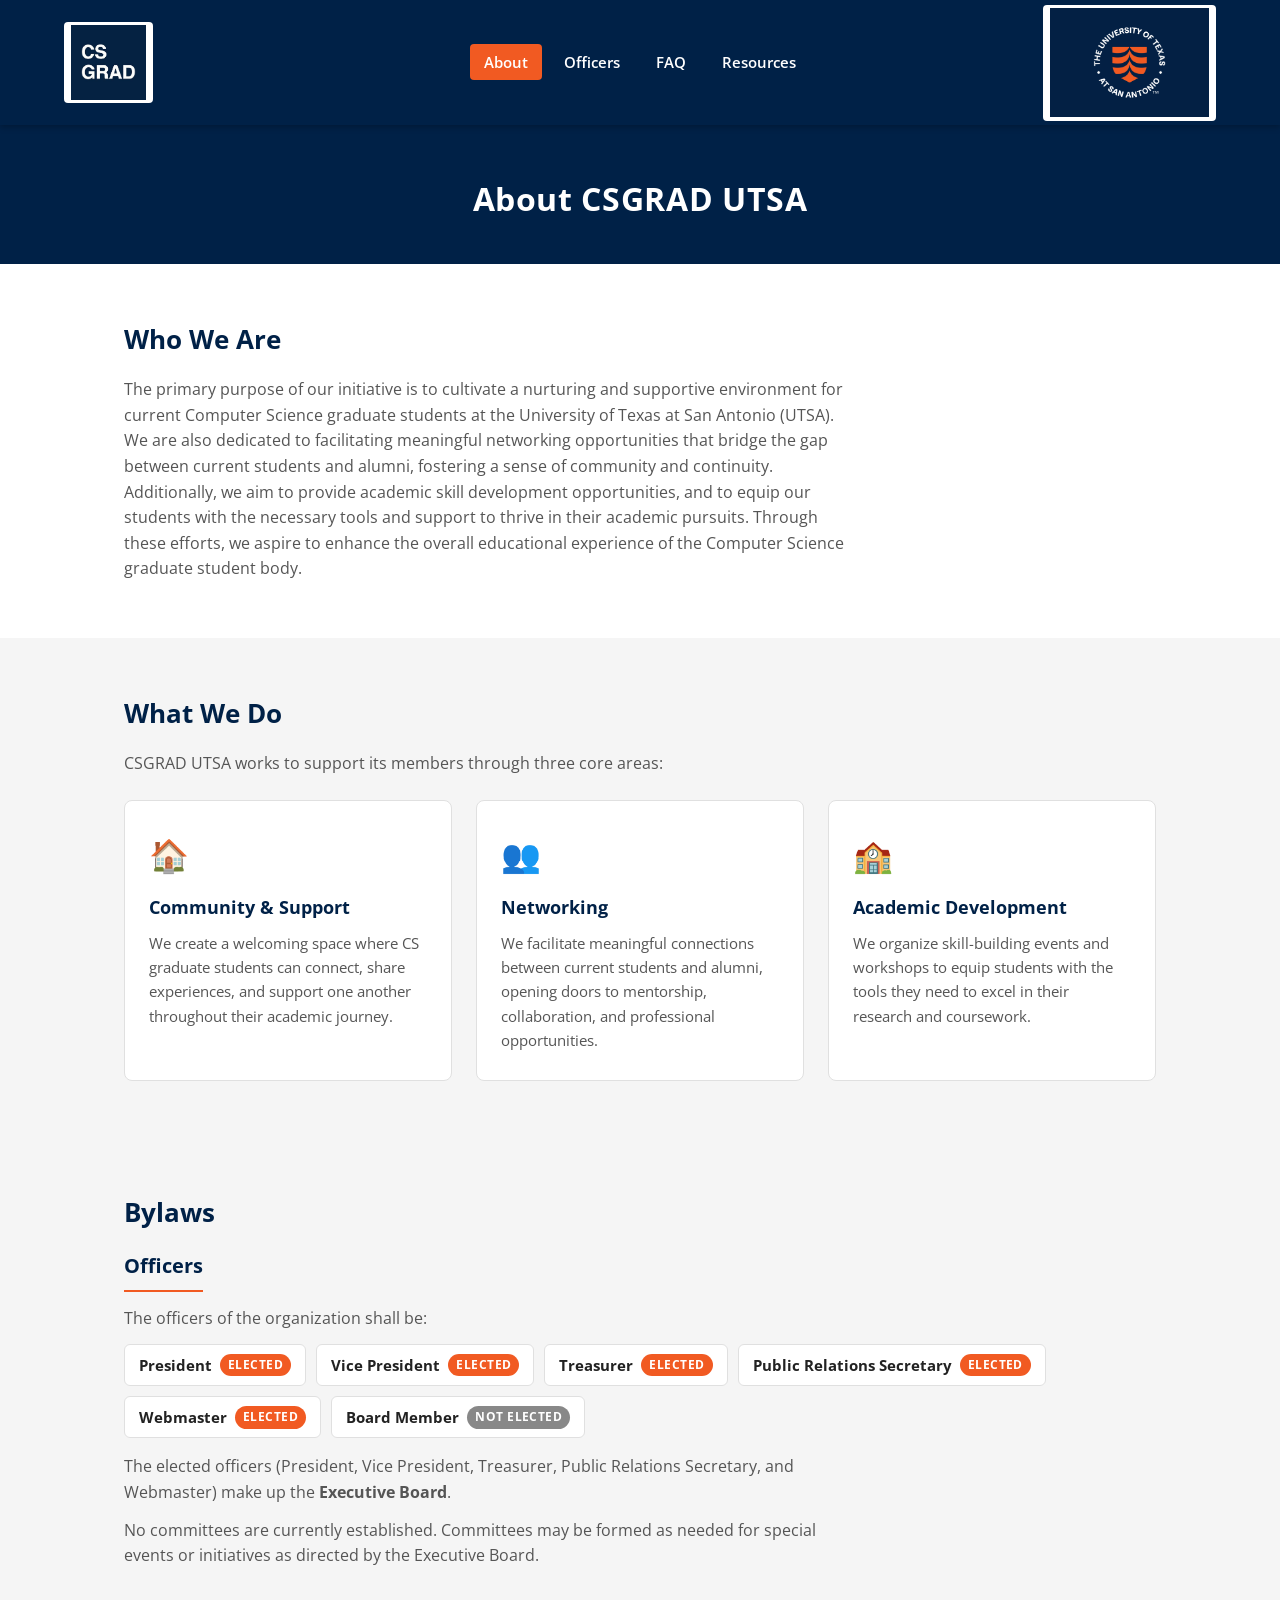
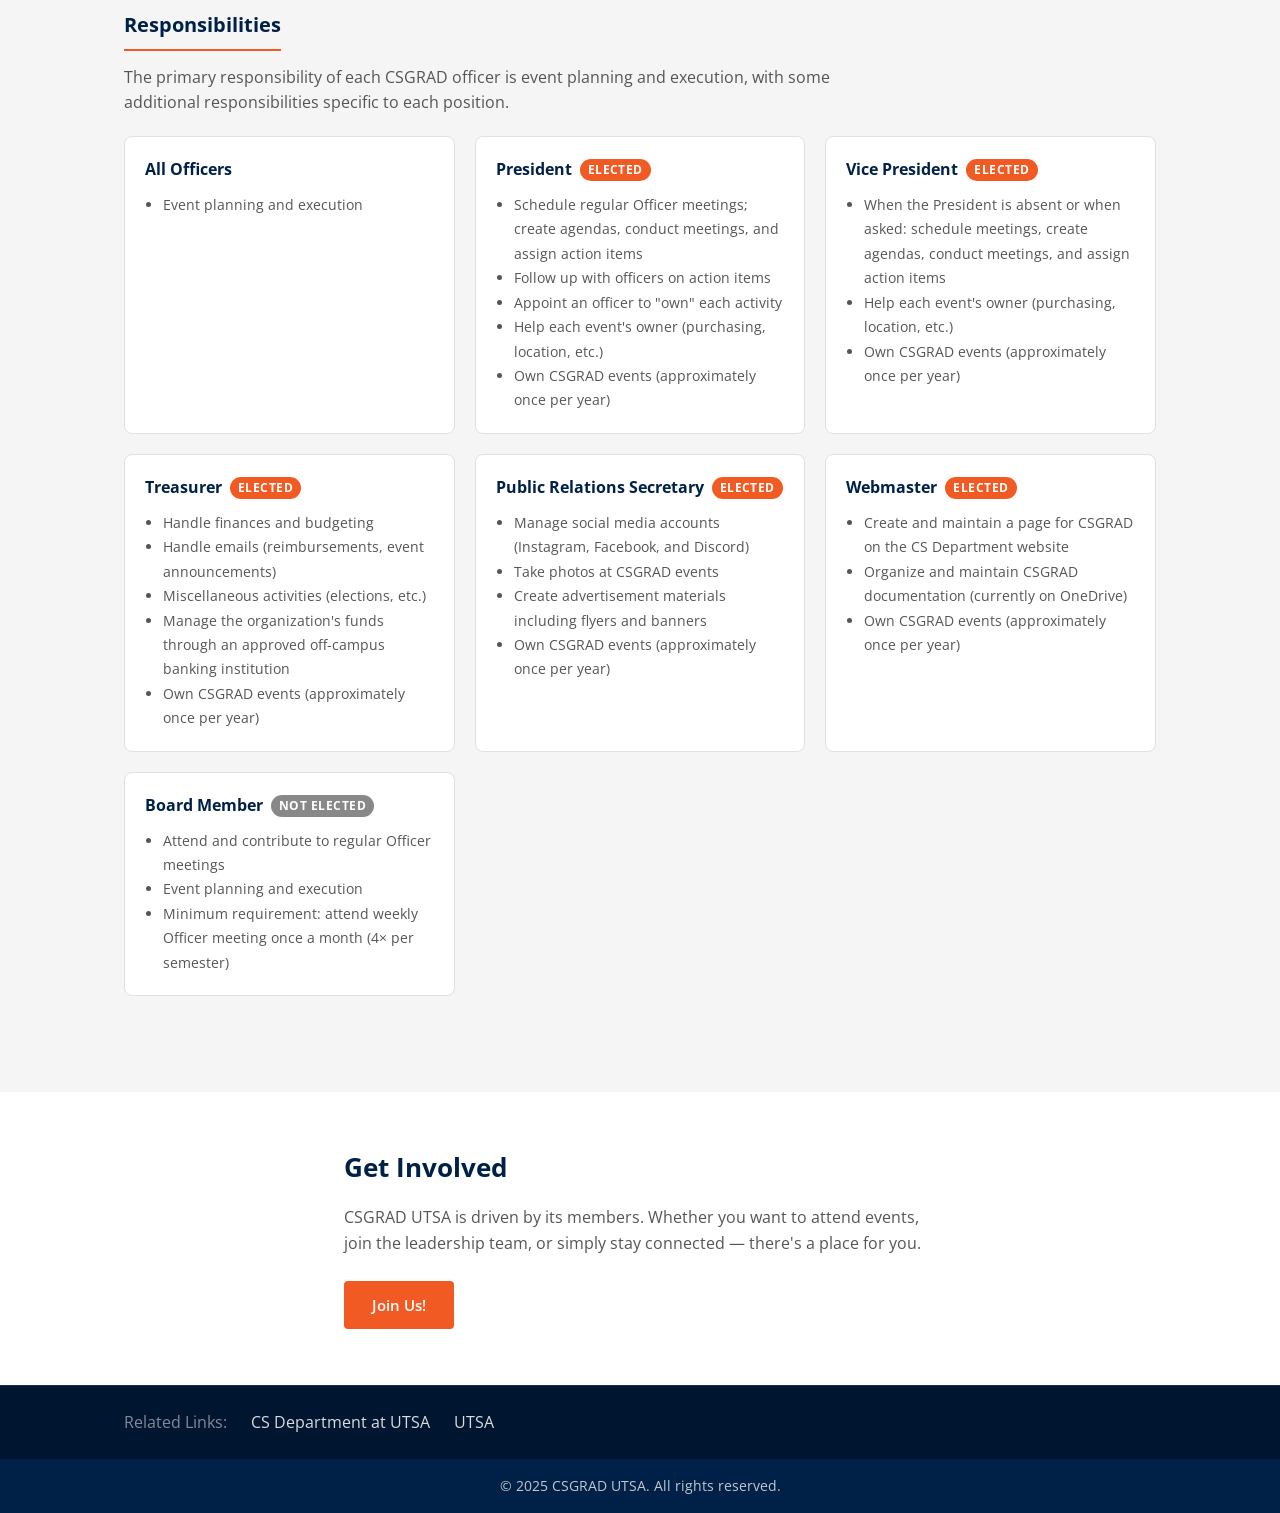
==== about.html @ 5a11414a "Phase 4: About page with Who We Are, What We Do, Bylaws sections" ====
<!DOCTYPE html>
<html lang="en">
<head>
  <meta charset="UTF-8" />
  <meta name="viewport" content="width=device-width, initial-scale=1.0" />
  <title>About – CSGRAD UTSA</title>
  <link rel="stylesheet" href="css/style.css" />
</head>
<body>
  <div id="nav-placeholder"></div>

  <main>
    <!-- Page header -->
    <div class="page-header">
      <h1>About CSGRAD UTSA</h1>
    </div>

    <!-- Who we are -->
    <section class="section">
      <div class="container">
        <h2>Who We Are</h2>
        <p>The primary purpose of our initiative is to cultivate a nurturing and supportive environment for current Computer Science graduate students at the University of Texas at San Antonio (UTSA). We are also dedicated to facilitating meaningful networking opportunities that bridge the gap between current students and alumni, fostering a sense of community and continuity. Additionally, we aim to provide academic skill development opportunities, and to equip our students with the necessary tools and support to thrive in their academic pursuits. Through these efforts, we aspire to enhance the overall educational experience of the Computer Science graduate student body.</p>
      </div>
    </section>

    <!-- What we do -->
    <section class="section section-alt">
      <div class="container">
        <h2>What We Do</h2>
        <p>CSGRAD UTSA works to support its members through three core areas:</p>
        <div class="what-we-do-cards">
          <div class="wwd-card">
            <div class="wwd-icon">&#127968;</div>
            <h3>Community &amp; Support</h3>
            <p>We create a welcoming space where CS graduate students can connect, share experiences, and support one another throughout their academic journey.</p>
          </div>
          <div class="wwd-card">
            <div class="wwd-icon">&#128101;</div>
            <h3>Networking</h3>
            <p>We facilitate meaningful connections between current students and alumni, opening doors to mentorship, collaboration, and professional opportunities.</p>
          </div>
          <div class="wwd-card">
            <div class="wwd-icon">&#127979;</div>
            <h3>Academic Development</h3>
            <p>We organize skill-building events and workshops to equip students with the tools they need to excel in their research and coursework.</p>
          </div>
        </div>
      </div>
    </section>

    <!-- Bylaws -->
    <section class="section section-alt">
      <div class="container">
        <h2>Bylaws</h2>

        <div class="bylaws-block">
          <h3>Officers</h3>
          <p>The officers of the organization shall be:</p>
          <ul class="bylaws-list">
            <li><strong>President</strong> <span class="badge">Elected</span></li>
            <li><strong>Vice President</strong> <span class="badge">Elected</span></li>
            <li><strong>Treasurer</strong> <span class="badge">Elected</span></li>
            <li><strong>Public Relations Secretary</strong> <span class="badge">Elected</span></li>
            <li><strong>Webmaster</strong> <span class="badge">Elected</span></li>
            <li><strong>Board Member</strong> <span class="badge badge-gray">Not Elected</span></li>
          </ul>
          <p>The elected officers (President, Vice President, Treasurer, Public Relations Secretary, and Webmaster) make up the <strong>Executive Board</strong>.</p>
          <p style="margin-top:12px;">No committees are currently established. Committees may be formed as needed for special events or initiatives as directed by the Executive Board.</p>
        </div>

        <div class="bylaws-block">
          <h3>Responsibilities</h3>
          <p>The primary responsibility of each CSGRAD officer is event planning and execution, with some additional responsibilities specific to each position.</p>

          <div class="bylaws-roles">

            <div class="bylaws-role">
              <h4>All Officers</h4>
              <ul>
                <li>Event planning and execution</li>
              </ul>
            </div>

            <div class="bylaws-role">
              <h4>President <span class="badge">Elected</span></h4>
              <ul>
                <li>Schedule regular Officer meetings; create agendas, conduct meetings, and assign action items</li>
                <li>Follow up with officers on action items</li>
                <li>Appoint an officer to "own" each activity</li>
                <li>Help each event's owner (purchasing, location, etc.)</li>
                <li>Own CSGRAD events (approximately once per year)</li>
              </ul>
            </div>

            <div class="bylaws-role">
              <h4>Vice President <span class="badge">Elected</span></h4>
              <ul>
                <li>When the President is absent or when asked: schedule meetings, create agendas, conduct meetings, and assign action items</li>
                <li>Help each event's owner (purchasing, location, etc.)</li>
                <li>Own CSGRAD events (approximately once per year)</li>
              </ul>
            </div>

            <div class="bylaws-role">
              <h4>Treasurer <span class="badge">Elected</span></h4>
              <ul>
                <li>Handle finances and budgeting</li>
                <li>Handle emails (reimbursements, event announcements)</li>
                <li>Miscellaneous activities (elections, etc.)</li>
                <li>Manage the organization's funds through an approved off-campus banking institution</li>
                <li>Own CSGRAD events (approximately once per year)</li>
              </ul>
            </div>

            <div class="bylaws-role">
              <h4>Public Relations Secretary <span class="badge">Elected</span></h4>
              <ul>
                <li>Manage social media accounts (Instagram, Facebook, and Discord)</li>
                <li>Take photos at CSGRAD events</li>
                <li>Create advertisement materials including flyers and banners</li>
                <li>Own CSGRAD events (approximately once per year)</li>
              </ul>
            </div>

            <div class="bylaws-role">
              <h4>Webmaster <span class="badge">Elected</span></h4>
              <ul>
                <li>Create and maintain a page for CSGRAD on the CS Department website</li>
                <li>Organize and maintain CSGRAD documentation (currently on OneDrive)</li>
                <li>Own CSGRAD events (approximately once per year)</li>
              </ul>
            </div>

            <div class="bylaws-role">
              <h4>Board Member <span class="badge badge-gray">Not Elected</span></h4>
              <ul>
                <li>Attend and contribute to regular Officer meetings</li>
                <li>Event planning and execution</li>
                <li>Minimum requirement: attend weekly Officer meeting once a month (4× per semester)</li>
              </ul>
            </div>

          </div>
        </div>
      </div>
    </section>

    <!-- Join CTA -->
    <section class="section">
      <div class="container about-cta">
        <h2>Get Involved</h2>
        <p>CSGRAD UTSA is driven by its members. Whether you want to attend events, join the leadership team, or simply stay connected — there's a place for you.</p>
        <a href="#" class="btn btn-primary">Join Us!</a>
      </div>
    </section>
  </main>

  <div id="footer-placeholder"></div>
  <script src="js/main.js"></script>
</body>
</html>
---- css/style.css ----
@import url('https://fonts.googleapis.com/css2?family=Open+Sans:wght@400;600;700&display=swap');

/* ── Variables ── */
:root {
  --orange: #F15A22;
  --navy:   #002147;
  --white:  #FFFFFF;
  --gray-light: #F5F5F5;
  --gray-mid:   #E0E0E0;
  --gray-text:  #555555;
  --nav-height: 125px;
}

/* ── Reset ── */
*, *::before, *::after { box-sizing: border-box; margin: 0; padding: 0; }
html { scroll-behavior: smooth; }
body {
  font-family: 'Open Sans', sans-serif;
  font-size: 16px;
  line-height: 1.6;
  color: #222;
  background: var(--white);
  padding-top: var(--nav-height);
}
img { max-width: 100%; display: block; }
a { color: var(--orange); text-decoration: none; }
a:hover { text-decoration: underline; }

/* ── Layout container ── */
.container {
  width: 100%;
  max-width: 1080px;
  margin: 0 auto;
  padding: 0 24px;
}

/* ── Navbar ── */
.navbar {
  position: fixed;
  top: 0; left: 0; right: 0;
  height: var(--nav-height);
  background: var(--navy);
  z-index: 100;
  box-shadow: 0 2px 6px rgba(0,0,0,0.25);
}
.nav-container {
  display: grid;
  grid-template-columns: 1fr auto 1fr;
  align-items: center;
  height: 100%;
  max-width: 1200px;
  margin: 0 auto;
  padding: 0 24px;
}
.nav-logo-left,
.nav-logo-right {
  background: var(--white);
  padding: 3px 7px;
  border-radius: 4px;
  display: inline-flex;
  align-items: center;
}
.nav-logo-left  { justify-self: start; }
.nav-logo-right { justify-self: end; }
.nav-logo-left img {
  height: 75px;
  width: auto;
  object-fit: contain;
}
.nav-logo-right img {
  height: 110px;
  width: auto;
  object-fit: contain;
}
.nav-links {
  list-style: none;
  display: flex;
  gap: 8px;
}
.nav-links a {
  color: var(--white);
  font-weight: 600;
  font-size: 0.95rem;
  padding: 8px 14px;
  border-radius: 4px;
  transition: background 0.2s;
}
.nav-links a:hover,
.nav-links a.active {
  background: var(--orange);
  text-decoration: none;
}
.nav-toggle {
  display: none;
  background: none;
  border: none;
  color: var(--white);
  font-size: 1.6rem;
  cursor: pointer;
}

/* ── Page header (used on inner pages) ── */
.page-header {
  background: var(--navy);
  color: var(--white);
  padding: 48px 0 40px;
  text-align: center;
}
.page-header h1 {
  font-size: 2rem;
  font-weight: 700;
  letter-spacing: 0.02em;
}
.page-header p {
  margin-top: 8px;
  font-size: 1rem;
  opacity: 0.85;
}

/* ── Section ── */
.section {
  padding: 56px 0;
}
.section-alt {
  background: var(--gray-light);
}
.section h2 {
  font-size: 1.6rem;
  font-weight: 700;
  color: var(--navy);
  margin-bottom: 16px;
}
.section p {
  color: var(--gray-text);
  max-width: 720px;
}

/* ── Hero ── */
.hero {
  background: var(--navy);
  color: var(--white);
  padding: 72px 0 64px;
}
.hero h1 {
  font-size: 2.4rem;
  font-weight: 700;
  margin-bottom: 24px;
  line-height: 1.2;
}
.hero p {
  font-size: 1.05rem;
  line-height: 1.8;
  max-width: 820px;
  opacity: 0.9;
  margin-bottom: 36px;
}
.hero-buttons {
  display: flex;
  gap: 16px;
  flex-wrap: wrap;
}
.btn {
  display: inline-block;
  padding: 12px 28px;
  border-radius: 4px;
  font-weight: 600;
  font-size: 0.95rem;
  transition: opacity 0.2s;
  text-decoration: none;
}
.btn:hover { opacity: 0.85; text-decoration: none; }
.btn-primary {
  background: var(--orange);
  color: var(--white);
}
.btn-outline {
  border: 2px solid var(--white);
  color: var(--white);
}
.btn-orange {
  background: var(--white);
  color: var(--orange);
  font-weight: 700;
}

/* ── What We Do cards ── */
.what-we-do-cards {
  display: grid;
  grid-template-columns: repeat(auto-fit, minmax(260px, 1fr));
  gap: 24px;
  margin-top: 24px;
}
.wwd-card {
  background: var(--white);
  border: 1px solid var(--gray-mid);
  border-radius: 8px;
  padding: 28px 24px;
}
.wwd-icon {
  font-size: 2rem;
  margin-bottom: 12px;
}
.wwd-card h3 {
  font-size: 1.1rem;
  font-weight: 700;
  color: var(--navy);
  margin-bottom: 10px;
}
.wwd-card p {
  font-size: 0.95rem;
  color: var(--gray-text);
  max-width: none;
}
.about-cta { max-width: 640px; }
.about-cta p { margin-bottom: 24px; }

/* ── Bylaws ── */
.bylaws-block {
  margin-bottom: 40px;
}
.bylaws-block h3 {
  font-size: 1.25rem;
  font-weight: 700;
  color: var(--navy);
  margin-bottom: 14px;
  padding-bottom: 8px;
  border-bottom: 2px solid var(--orange);
  display: inline-block;
}
.bylaws-list {
  list-style: none;
  margin: 12px 0 16px;
  display: flex;
  flex-wrap: wrap;
  gap: 10px;
}
.bylaws-list li {
  display: flex;
  align-items: center;
  gap: 8px;
  background: var(--white);
  border: 1px solid var(--gray-mid);
  border-radius: 6px;
  padding: 8px 14px;
  font-size: 0.95rem;
}
.badge {
  background: var(--orange);
  color: var(--white);
  font-size: 0.72rem;
  font-weight: 700;
  padding: 2px 8px;
  border-radius: 20px;
  text-transform: uppercase;
  letter-spacing: 0.04em;
}
.badge-gray {
  background: #888;
}
.bylaws-roles {
  display: grid;
  grid-template-columns: repeat(auto-fit, minmax(300px, 1fr));
  gap: 20px;
  margin-top: 20px;
}
.bylaws-role {
  background: var(--white);
  border: 1px solid var(--gray-mid);
  border-radius: 8px;
  padding: 20px 20px 20px 20px;
}
.bylaws-role h4 {
  font-size: 1rem;
  font-weight: 700;
  color: var(--navy);
  margin-bottom: 10px;
  display: flex;
  align-items: center;
  gap: 8px;
  flex-wrap: wrap;
}
.bylaws-role ul {
  padding-left: 18px;
  color: var(--gray-text);
  font-size: 0.9rem;
  line-height: 1.7;
}

/* ── Contact cards ── */
.contact-cards {
  display: flex;
  gap: 24px;
  flex-wrap: wrap;
  margin-top: 8px;
}
.contact-card {
  display: flex;
  align-items: center;
  gap: 16px;
  background: var(--white);
  border: 1px solid var(--gray-mid);
  border-radius: 8px;
  padding: 20px 28px;
  text-decoration: none;
  color: var(--navy);
  transition: box-shadow 0.2s;
  min-width: 260px;
}
.contact-card:hover { box-shadow: 0 4px 12px rgba(0,0,0,0.1); text-decoration: none; }
.contact-card strong { display: block; font-size: 1rem; color: var(--navy); }
.contact-card span { font-size: 0.9rem; color: var(--gray-text); }
.contact-icon {
  font-size: 28px;
  color: var(--orange);
  line-height: 1;
}
.discord-icon { color: #5865F2; }

/* ── Footer ── */
.footer-links {
  background: #001530;
  padding: 24px 0;
  border-top: 1px solid rgba(255,255,255,0.1);
}
.footer-links .container {
  display: flex;
  align-items: center;
  gap: 24px;
  flex-wrap: wrap;
}
.footer-links span {
  color: rgba(255,255,255,0.5);
  font-size: 1rem;
}
.footer-links a {
  color: rgba(255,255,255,0.85);
  font-size: 1rem;
  text-decoration: none;
  transition: color 0.2s;
}
.footer-links a:hover { color: var(--orange); text-decoration: none; }
.footer {
  background: var(--navy);
  color: var(--white);
  padding: 16px 24px;
  text-align: center;
}
.footer-container p {
  font-size: 0.85rem;
  opacity: 0.75;
}

/* ── Responsive ── */
@media (max-width: 720px) {
  .nav-toggle { display: block; }
  .nav-links {
    display: none;
    flex-direction: column;
    position: absolute;
    top: var(--nav-height);
    left: 0; right: 0;
    background: var(--navy);
    padding: 12px 0 20px;
    gap: 0;
  }
  .nav-links.open { display: flex; }
  .nav-links a { border-radius: 0; padding: 12px 24px; }
  .footer-container { flex-direction: column; align-items: flex-start; }
}
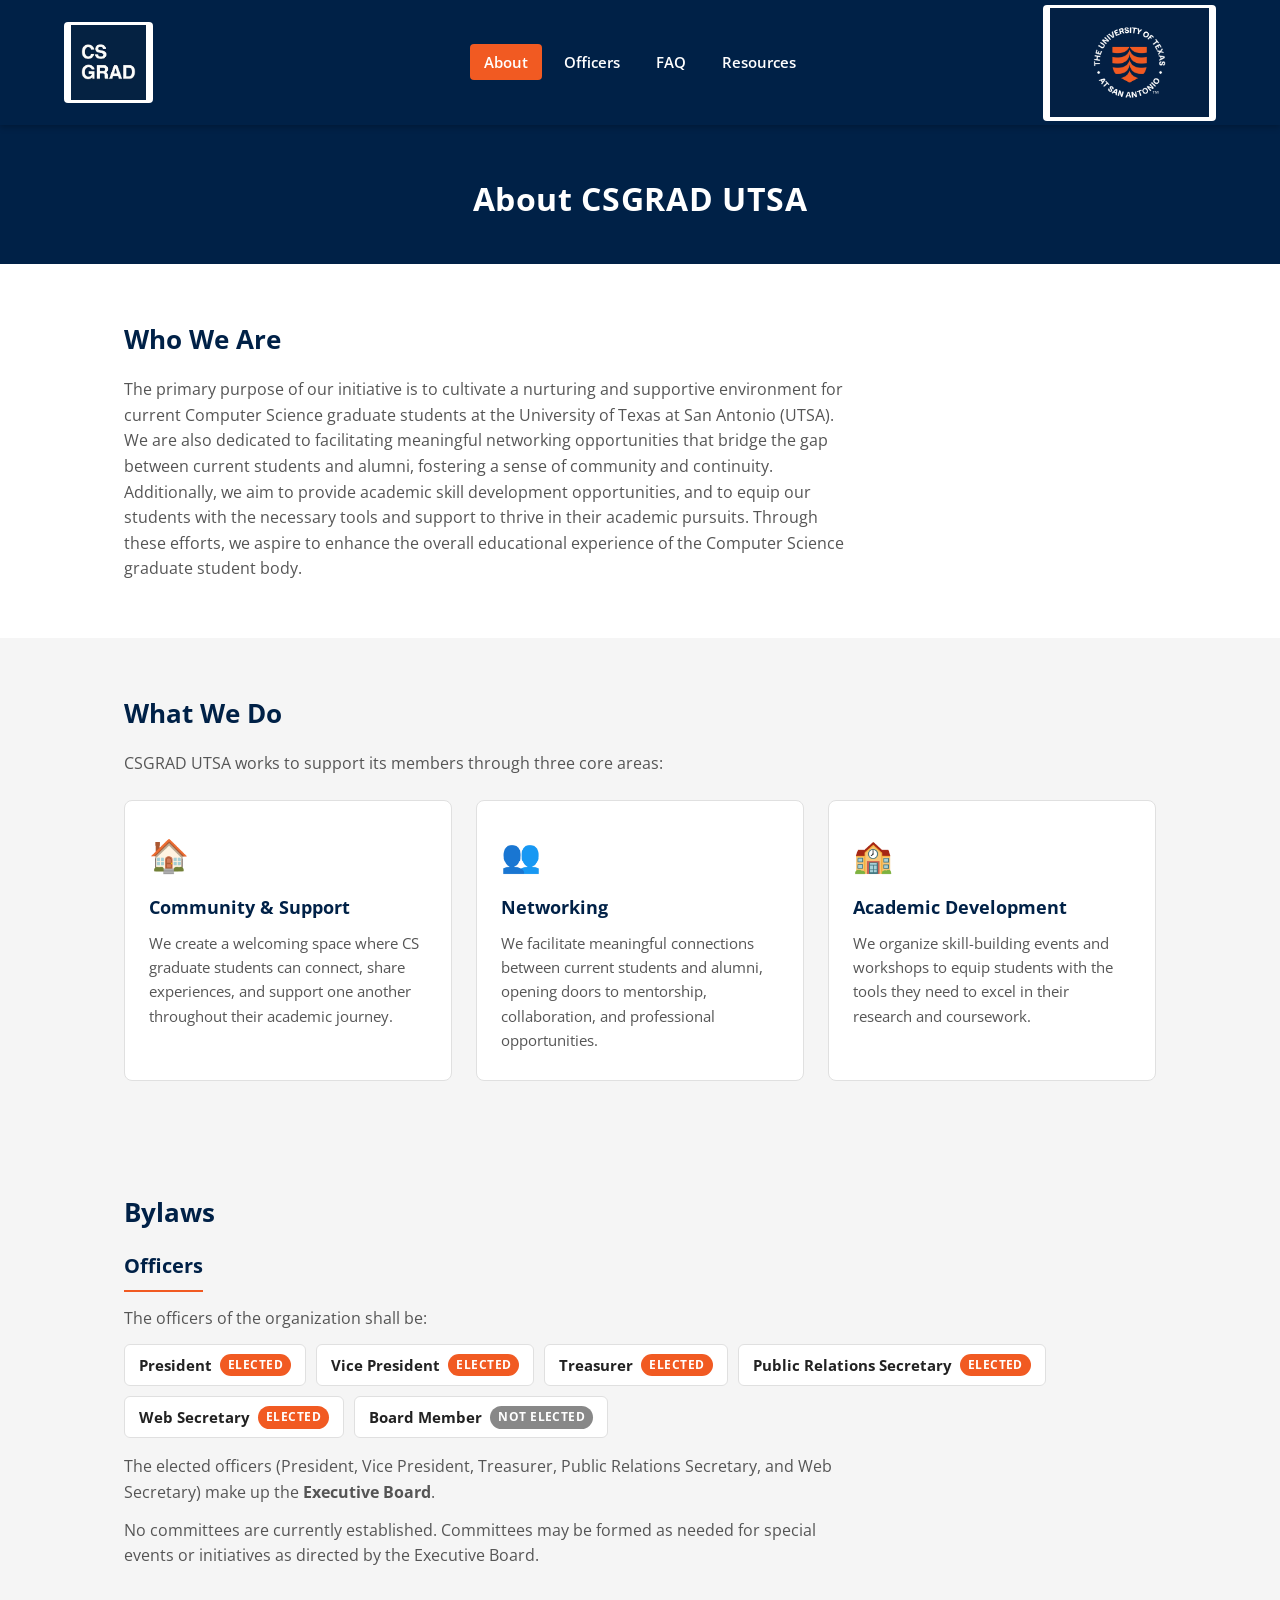
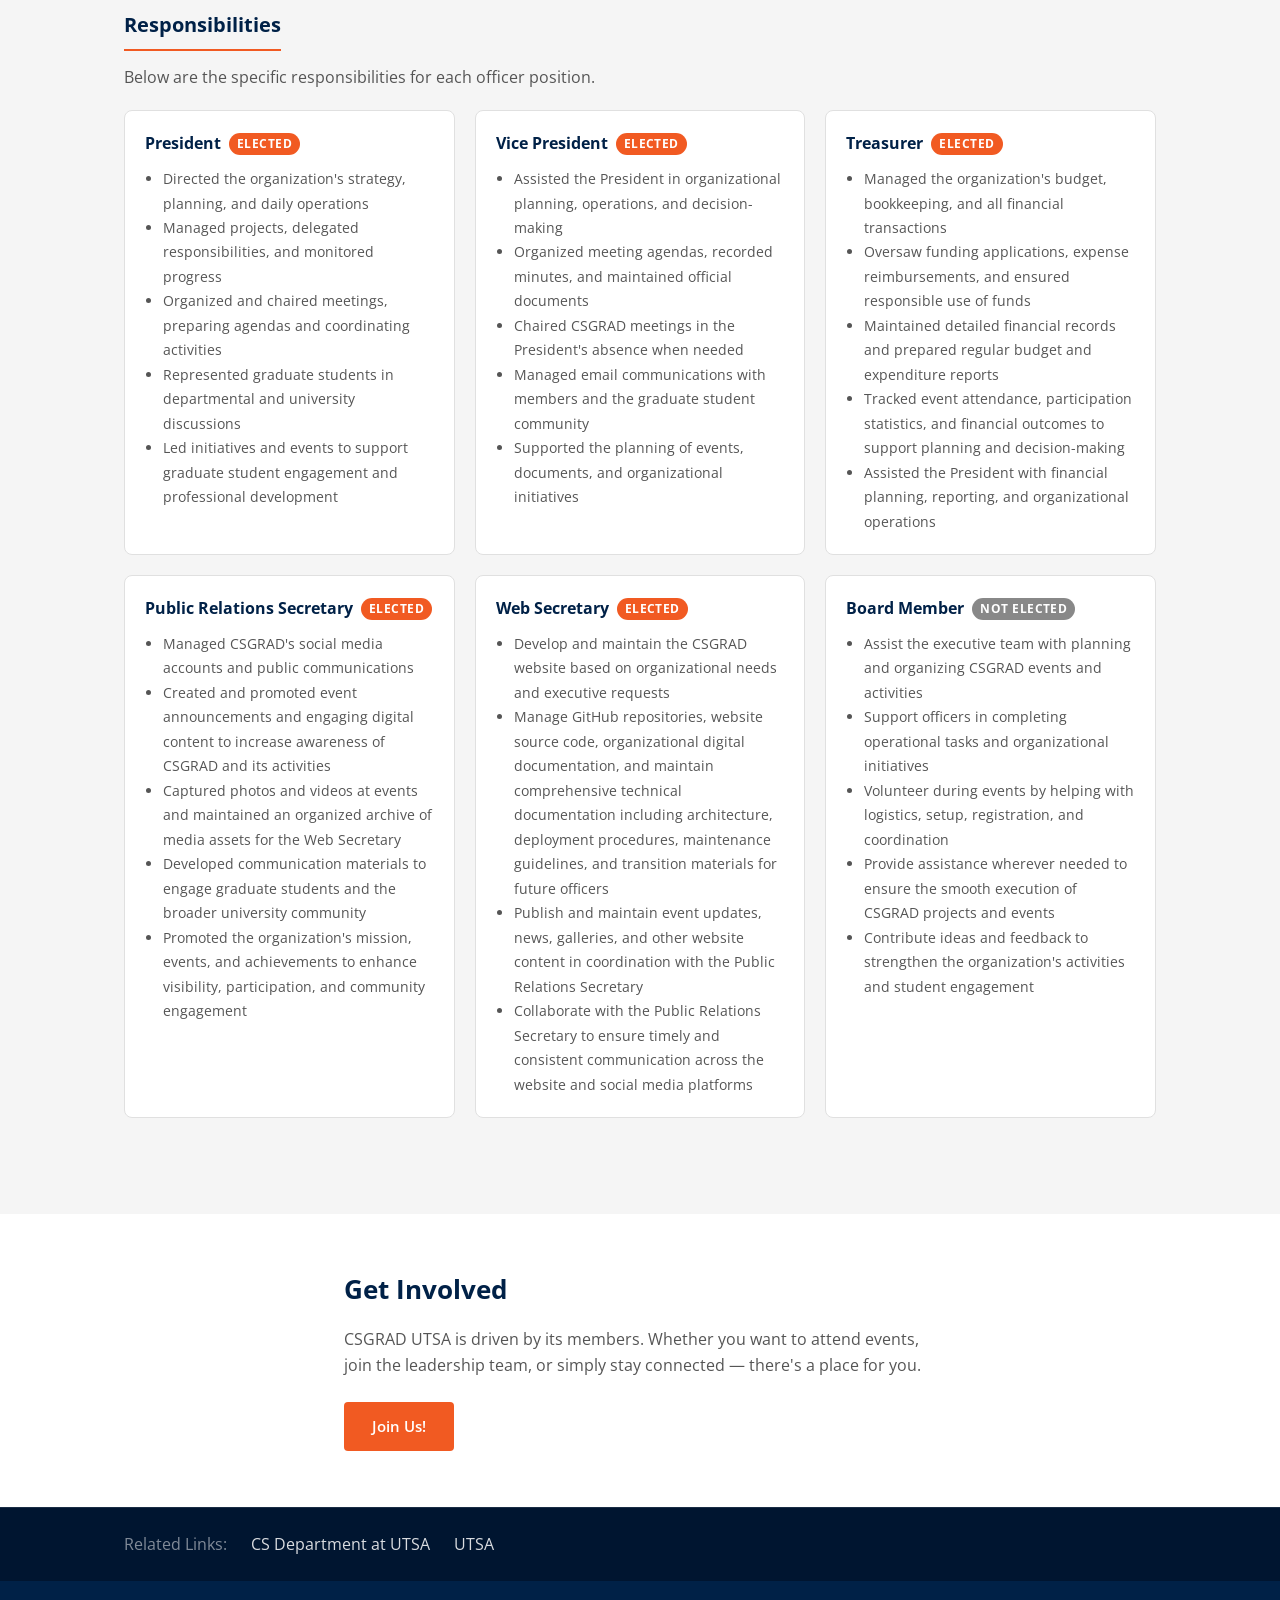
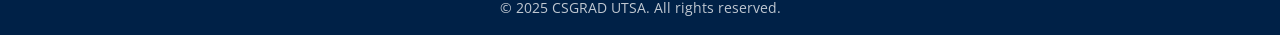
==== commit 889db64f: "Update bylaws: new responsibilities, rename Webmaster to Web Secretary" ====
--- a/about.html
+++ b/about.html
@@ -61,82 +61,81 @@
             <li><strong>Vice President</strong> <span class="badge">Elected</span></li>
             <li><strong>Treasurer</strong> <span class="badge">Elected</span></li>
             <li><strong>Public Relations Secretary</strong> <span class="badge">Elected</span></li>
-            <li><strong>Webmaster</strong> <span class="badge">Elected</span></li>
+            <li><strong>Web Secretary</strong> <span class="badge">Elected</span></li>
             <li><strong>Board Member</strong> <span class="badge badge-gray">Not Elected</span></li>
           </ul>
-          <p>The elected officers (President, Vice President, Treasurer, Public Relations Secretary, and Webmaster) make up the <strong>Executive Board</strong>.</p>
+          <p>The elected officers (President, Vice President, Treasurer, Public Relations Secretary, and Web Secretary) make up the <strong>Executive Board</strong>.</p>
           <p style="margin-top:12px;">No committees are currently established. Committees may be formed as needed for special events or initiatives as directed by the Executive Board.</p>
         </div>
 
         <div class="bylaws-block">
           <h3>Responsibilities</h3>
-          <p>The primary responsibility of each CSGRAD officer is event planning and execution, with some additional responsibilities specific to each position.</p>
+          <p>Below are the specific responsibilities for each officer position.</p>
 
           <div class="bylaws-roles">
 
             <div class="bylaws-role">
-              <h4>All Officers</h4>
-              <ul>
-                <li>Event planning and execution</li>
-              </ul>
-            </div>
-
-            <div class="bylaws-role">
               <h4>President <span class="badge">Elected</span></h4>
               <ul>
-                <li>Schedule regular Officer meetings; create agendas, conduct meetings, and assign action items</li>
-                <li>Follow up with officers on action items</li>
-                <li>Appoint an officer to "own" each activity</li>
-                <li>Help each event's owner (purchasing, location, etc.)</li>
-                <li>Own CSGRAD events (approximately once per year)</li>
+                <li>Directed the organization's strategy, planning, and daily operations</li>
+                <li>Managed projects, delegated responsibilities, and monitored progress</li>
+                <li>Organized and chaired meetings, preparing agendas and coordinating activities</li>
+                <li>Represented graduate students in departmental and university discussions</li>
+                <li>Led initiatives and events to support graduate student engagement and professional development</li>
               </ul>
             </div>
 
             <div class="bylaws-role">
               <h4>Vice President <span class="badge">Elected</span></h4>
               <ul>
-                <li>When the President is absent or when asked: schedule meetings, create agendas, conduct meetings, and assign action items</li>
-                <li>Help each event's owner (purchasing, location, etc.)</li>
-                <li>Own CSGRAD events (approximately once per year)</li>
+                <li>Assisted the President in organizational planning, operations, and decision-making</li>
+                <li>Organized meeting agendas, recorded minutes, and maintained official documents</li>
+                <li>Chaired CSGRAD meetings in the President's absence when needed</li>
+                <li>Managed email communications with members and the graduate student community</li>
+                <li>Supported the planning of events, documents, and organizational initiatives</li>
               </ul>
             </div>
 
             <div class="bylaws-role">
               <h4>Treasurer <span class="badge">Elected</span></h4>
               <ul>
-                <li>Handle finances and budgeting</li>
-                <li>Handle emails (reimbursements, event announcements)</li>
-                <li>Miscellaneous activities (elections, etc.)</li>
-                <li>Manage the organization's funds through an approved off-campus banking institution</li>
-                <li>Own CSGRAD events (approximately once per year)</li>
+                <li>Managed the organization's budget, bookkeeping, and all financial transactions</li>
+                <li>Oversaw funding applications, expense reimbursements, and ensured responsible use of funds</li>
+                <li>Maintained detailed financial records and prepared regular budget and expenditure reports</li>
+                <li>Tracked event attendance, participation statistics, and financial outcomes to support planning and decision-making</li>
+                <li>Assisted the President with financial planning, reporting, and organizational operations</li>
               </ul>
             </div>
 
             <div class="bylaws-role">
               <h4>Public Relations Secretary <span class="badge">Elected</span></h4>
               <ul>
-                <li>Manage social media accounts (Instagram, Facebook, and Discord)</li>
-                <li>Take photos at CSGRAD events</li>
-                <li>Create advertisement materials including flyers and banners</li>
-                <li>Own CSGRAD events (approximately once per year)</li>
+                <li>Managed CSGRAD's social media accounts and public communications</li>
+                <li>Created and promoted event announcements and engaging digital content to increase awareness of CSGRAD and its activities</li>
+                <li>Captured photos and videos at events and maintained an organized archive of media assets for the Web Secretary</li>
+                <li>Developed communication materials to engage graduate students and the broader university community</li>
+                <li>Promoted the organization's mission, events, and achievements to enhance visibility, participation, and community engagement</li>
               </ul>
             </div>
 
             <div class="bylaws-role">
-              <h4>Webmaster <span class="badge">Elected</span></h4>
+              <h4>Web Secretary <span class="badge">Elected</span></h4>
               <ul>
-                <li>Create and maintain a page for CSGRAD on the CS Department website</li>
-                <li>Organize and maintain CSGRAD documentation (currently on OneDrive)</li>
-                <li>Own CSGRAD events (approximately once per year)</li>
+                <li>Develop and maintain the CSGRAD website based on organizational needs and executive requests</li>
+                <li>Manage GitHub repositories, website source code, organizational digital documentation, and maintain comprehensive technical documentation including architecture, deployment procedures, maintenance guidelines, and transition materials for future officers</li>
+                <li>Publish and maintain event updates, news, galleries, and other website content in coordination with the Public Relations Secretary</li>
+                <li>Collaborate with the Public Relations Secretary to ensure timely and consistent communication across the website and social media platforms</li>
               </ul>
             </div>
 
             <div class="bylaws-role">
               <h4>Board Member <span class="badge badge-gray">Not Elected</span></h4>
               <ul>
-                <li>Attend and contribute to regular Officer meetings</li>
-                <li>Event planning and execution</li>
-                <li>Minimum requirement: attend weekly Officer meeting once a month (4× per semester)</li>
+                <li>Assist the executive team with planning and organizing CSGRAD events and activities</li>
+                <li>Support officers in completing operational tasks and organizational initiatives</li>
+                <li>Volunteer during events by helping with logistics, setup, registration, and coordination</li>
+                <li>Provide assistance wherever needed to ensure the smooth execution of CSGRAD projects and events</li>
+                <li>Contribute ideas and feedback to strengthen the organization's activities and student engagement</li>
               </ul>
             </div>
 
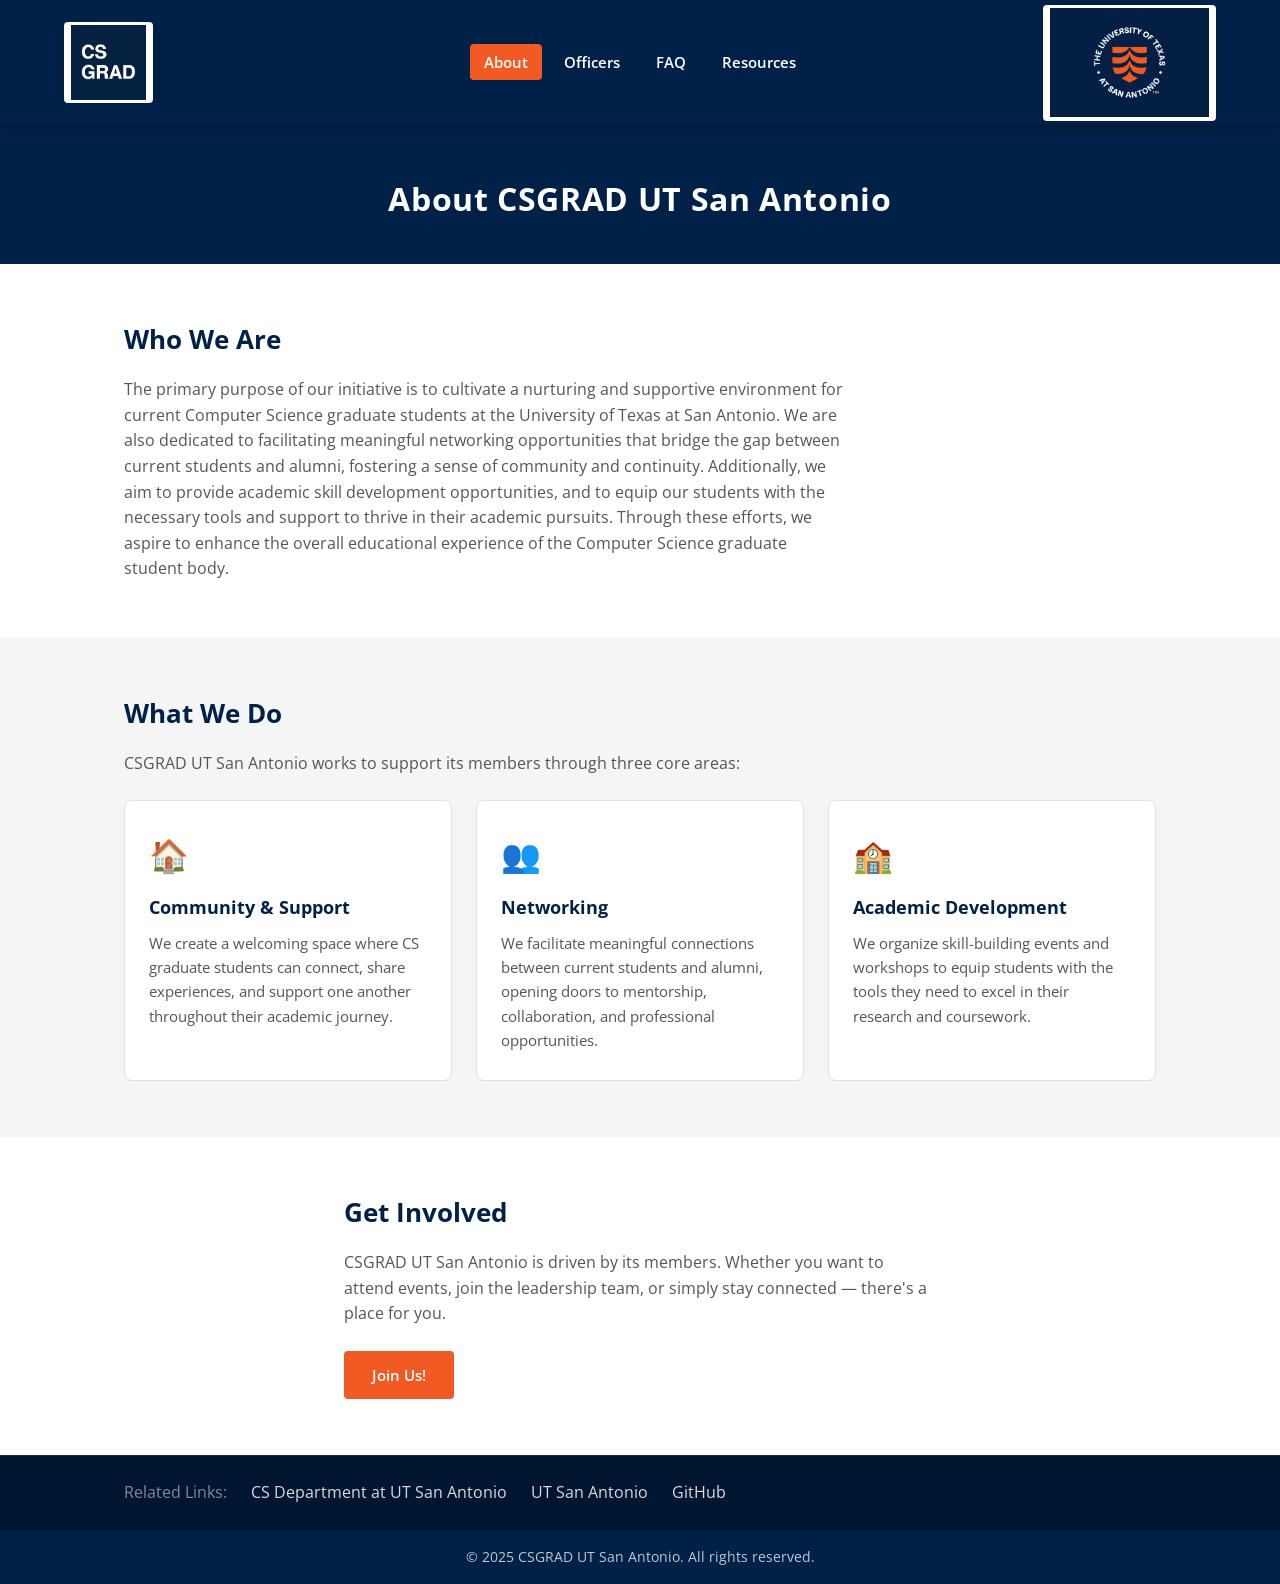
==== commit e28790e2: "Swap Treasurer/Web Secretary, remove Bylaws, UTSA->UT San Antonio, add GitHub link" ====
--- a/about.html
+++ b/about.html
@@ -3,8 +3,9 @@
 <head>
   <meta charset="UTF-8" />
   <meta name="viewport" content="width=device-width, initial-scale=1.0" />
-  <title>About – CSGRAD UTSA</title>
+  <title>About – CSGRAD UT San Antonio</title>
   <link rel="stylesheet" href="css/style.css" />
+  <link rel="icon" href="logos/csgradlogo.jpeg" type="image/jpeg" />
 </head>
 <body>
   <div id="nav-placeholder"></div>
@@ -12,14 +13,14 @@
   <main>
     <!-- Page header -->
     <div class="page-header">
-      <h1>About CSGRAD UTSA</h1>
+      <h1>About CSGRAD UT San Antonio</h1>
     </div>
 
     <!-- Who we are -->
     <section class="section">
       <div class="container">
         <h2>Who We Are</h2>
-        <p>The primary purpose of our initiative is to cultivate a nurturing and supportive environment for current Computer Science graduate students at the University of Texas at San Antonio (UTSA). We are also dedicated to facilitating meaningful networking opportunities that bridge the gap between current students and alumni, fostering a sense of community and continuity. Additionally, we aim to provide academic skill development opportunities, and to equip our students with the necessary tools and support to thrive in their academic pursuits. Through these efforts, we aspire to enhance the overall educational experience of the Computer Science graduate student body.</p>
+        <p>The primary purpose of our initiative is to cultivate a nurturing and supportive environment for current Computer Science graduate students at the University of Texas at San Antonio. We are also dedicated to facilitating meaningful networking opportunities that bridge the gap between current students and alumni, fostering a sense of community and continuity. Additionally, we aim to provide academic skill development opportunities, and to equip our students with the necessary tools and support to thrive in their academic pursuits. Through these efforts, we aspire to enhance the overall educational experience of the Computer Science graduate student body.</p>
       </div>
     </section>
 
@@ -27,7 +28,7 @@
     <section class="section section-alt">
       <div class="container">
         <h2>What We Do</h2>
-        <p>CSGRAD UTSA works to support its members through three core areas:</p>
+        <p>CSGRAD UT San Antonio works to support its members through three core areas:</p>
         <div class="what-we-do-cards">
           <div class="wwd-card">
             <div class="wwd-icon">&#127968;</div>
@@ -48,107 +49,11 @@
       </div>
     </section>
 
-    <!-- Bylaws -->
-    <section class="section section-alt">
-      <div class="container">
-        <h2>Bylaws</h2>
-
-        <div class="bylaws-block">
-          <h3>Officers</h3>
-          <p>The officers of the organization shall be:</p>
-          <ul class="bylaws-list">
-            <li><strong>President</strong> <span class="badge">Elected</span></li>
-            <li><strong>Vice President</strong> <span class="badge">Elected</span></li>
-            <li><strong>Treasurer</strong> <span class="badge">Elected</span></li>
-            <li><strong>Public Relations Secretary</strong> <span class="badge">Elected</span></li>
-            <li><strong>Web Secretary</strong> <span class="badge">Elected</span></li>
-            <li><strong>Board Member</strong> <span class="badge badge-gray">Not Elected</span></li>
-          </ul>
-          <p>The elected officers (President, Vice President, Treasurer, Public Relations Secretary, and Web Secretary) make up the <strong>Executive Board</strong>.</p>
-          <p style="margin-top:12px;">No committees are currently established. Committees may be formed as needed for special events or initiatives as directed by the Executive Board.</p>
-        </div>
-
-        <div class="bylaws-block">
-          <h3>Responsibilities</h3>
-          <p>Below are the specific responsibilities for each officer position.</p>
-
-          <div class="bylaws-roles">
-
-            <div class="bylaws-role">
-              <h4>President <span class="badge">Elected</span></h4>
-              <ul>
-                <li>Directed the organization's strategy, planning, and daily operations</li>
-                <li>Managed projects, delegated responsibilities, and monitored progress</li>
-                <li>Organized and chaired meetings, preparing agendas and coordinating activities</li>
-                <li>Represented graduate students in departmental and university discussions</li>
-                <li>Led initiatives and events to support graduate student engagement and professional development</li>
-              </ul>
-            </div>
-
-            <div class="bylaws-role">
-              <h4>Vice President <span class="badge">Elected</span></h4>
-              <ul>
-                <li>Assisted the President in organizational planning, operations, and decision-making</li>
-                <li>Organized meeting agendas, recorded minutes, and maintained official documents</li>
-                <li>Chaired CSGRAD meetings in the President's absence when needed</li>
-                <li>Managed email communications with members and the graduate student community</li>
-                <li>Supported the planning of events, documents, and organizational initiatives</li>
-              </ul>
-            </div>
-
-            <div class="bylaws-role">
-              <h4>Treasurer <span class="badge">Elected</span></h4>
-              <ul>
-                <li>Managed the organization's budget, bookkeeping, and all financial transactions</li>
-                <li>Oversaw funding applications, expense reimbursements, and ensured responsible use of funds</li>
-                <li>Maintained detailed financial records and prepared regular budget and expenditure reports</li>
-                <li>Tracked event attendance, participation statistics, and financial outcomes to support planning and decision-making</li>
-                <li>Assisted the President with financial planning, reporting, and organizational operations</li>
-              </ul>
-            </div>
-
-            <div class="bylaws-role">
-              <h4>Public Relations Secretary <span class="badge">Elected</span></h4>
-              <ul>
-                <li>Managed CSGRAD's social media accounts and public communications</li>
-                <li>Created and promoted event announcements and engaging digital content to increase awareness of CSGRAD and its activities</li>
-                <li>Captured photos and videos at events and maintained an organized archive of media assets for the Web Secretary</li>
-                <li>Developed communication materials to engage graduate students and the broader university community</li>
-                <li>Promoted the organization's mission, events, and achievements to enhance visibility, participation, and community engagement</li>
-              </ul>
-            </div>
-
-            <div class="bylaws-role">
-              <h4>Web Secretary <span class="badge">Elected</span></h4>
-              <ul>
-                <li>Develop and maintain the CSGRAD website based on organizational needs and executive requests</li>
-                <li>Manage GitHub repositories, website source code, organizational digital documentation, and maintain comprehensive technical documentation including architecture, deployment procedures, maintenance guidelines, and transition materials for future officers</li>
-                <li>Publish and maintain event updates, news, galleries, and other website content in coordination with the Public Relations Secretary</li>
-                <li>Collaborate with the Public Relations Secretary to ensure timely and consistent communication across the website and social media platforms</li>
-              </ul>
-            </div>
-
-            <div class="bylaws-role">
-              <h4>Board Member <span class="badge badge-gray">Not Elected</span></h4>
-              <ul>
-                <li>Assist the executive team with planning and organizing CSGRAD events and activities</li>
-                <li>Support officers in completing operational tasks and organizational initiatives</li>
-                <li>Volunteer during events by helping with logistics, setup, registration, and coordination</li>
-                <li>Provide assistance wherever needed to ensure the smooth execution of CSGRAD projects and events</li>
-                <li>Contribute ideas and feedback to strengthen the organization's activities and student engagement</li>
-              </ul>
-            </div>
-
-          </div>
-        </div>
-      </div>
-    </section>
-
     <!-- Join CTA -->
     <section class="section">
       <div class="container about-cta">
         <h2>Get Involved</h2>
-        <p>CSGRAD UTSA is driven by its members. Whether you want to attend events, join the leadership team, or simply stay connected — there's a place for you.</p>
+        <p>CSGRAD UT San Antonio is driven by its members. Whether you want to attend events, join the leadership team, or simply stay connected — there's a place for you.</p>
         <a href="#" class="btn btn-primary">Join Us!</a>
       </div>
     </section>
--- a/css/style.css
+++ b/css/style.css
@@ -213,6 +213,143 @@
 }
 .about-cta { max-width: 640px; }
 .about-cta p { margin-bottom: 24px; }
+
+/* ── Officers ── */
+.officers-grid {
+  display: grid;
+  grid-template-columns: repeat(auto-fill, minmax(300px, 1fr));
+  gap: 28px;
+  margin-top: 24px;
+}
+.officer-card {
+  background: var(--white);
+  border: 1px solid var(--gray-mid);
+  border-radius: 10px;
+  overflow: hidden;
+  display: flex;
+  flex-direction: column;
+}
+.officer-photo-placeholder {
+  width: 100%;
+  height: 240px;
+  background: var(--gray-light);
+  display: flex;
+  align-items: center;
+  justify-content: center;
+  color: #aaa;
+  font-size: 1rem;
+  border-bottom: 1px solid var(--gray-mid);
+}
+.officer-photo-placeholder img {
+  width: 100%;
+  height: 100%;
+  object-fit: cover;
+}
+.officer-info {
+  padding: 20px;
+  display: flex;
+  flex-direction: column;
+  gap: 6px;
+  flex: 1;
+}
+.officer-name {
+  font-size: 1.1rem;
+  font-weight: 700;
+  color: var(--navy);
+  margin: 0;
+}
+.officer-pronouns {
+  font-size: 0.8rem;
+  color: #888;
+}
+.officer-title {
+  display: inline-block;
+  background: var(--orange);
+  color: var(--white);
+  font-size: 0.78rem;
+  font-weight: 700;
+  padding: 3px 10px;
+  border-radius: 20px;
+  margin: 4px 0 8px;
+  align-self: flex-start;
+}
+.officer-responsibilities {
+  padding-left: 18px;
+  font-size: 0.88rem;
+  color: var(--gray-text);
+  line-height: 1.7;
+  margin-bottom: 8px;
+}
+.officer-bio-label {
+  font-size: 0.78rem;
+  font-weight: 700;
+  text-transform: uppercase;
+  letter-spacing: 0.06em;
+  color: var(--navy);
+  margin-top: 8px;
+}
+.officer-bio {
+  font-size: 0.9rem;
+  color: var(--gray-text);
+  line-height: 1.6;
+  max-width: none;
+  flex: 1;
+}
+.officer-linkedin {
+  display: inline-block;
+  margin-top: 10px;
+  font-size: 0.88rem;
+  font-weight: 600;
+  color: #0077B5;
+}
+.officer-linkedin:hover { text-decoration: underline; }
+.officer-links { display: flex; gap: 16px; margin-top: 10px; flex-wrap: wrap; }
+.officer-website { font-size: 0.88rem; font-weight: 600; color: var(--orange); }
+.officer-website:hover { text-decoration: underline; }
+
+/* ── Alumni ── */
+.alumni-grid {
+  display: grid;
+  grid-template-columns: repeat(auto-fit, minmax(240px, 1fr));
+  gap: 24px;
+  margin-top: 24px;
+}
+.alumni-card {
+  background: var(--gray-light);
+  border: 1px solid var(--gray-mid);
+  border-radius: 8px;
+  padding: 24px;
+}
+.alumni-year {
+  font-size: 1.4rem;
+  font-weight: 700;
+  color: var(--orange);
+  margin-bottom: 16px;
+  padding-bottom: 8px;
+  border-bottom: 2px solid var(--orange);
+}
+.alumni-list {
+  list-style: none;
+  display: flex;
+  flex-direction: column;
+  gap: 10px;
+}
+.alumni-list li {
+  display: flex;
+  flex-direction: column;
+  gap: 2px;
+}
+.alumni-role {
+  font-size: 0.75rem;
+  font-weight: 700;
+  text-transform: uppercase;
+  letter-spacing: 0.05em;
+  color: var(--navy);
+}
+.alumni-name {
+  font-size: 0.95rem;
+  color: #333;
+}
 
 /* ── Bylaws ── */
 .bylaws-block {
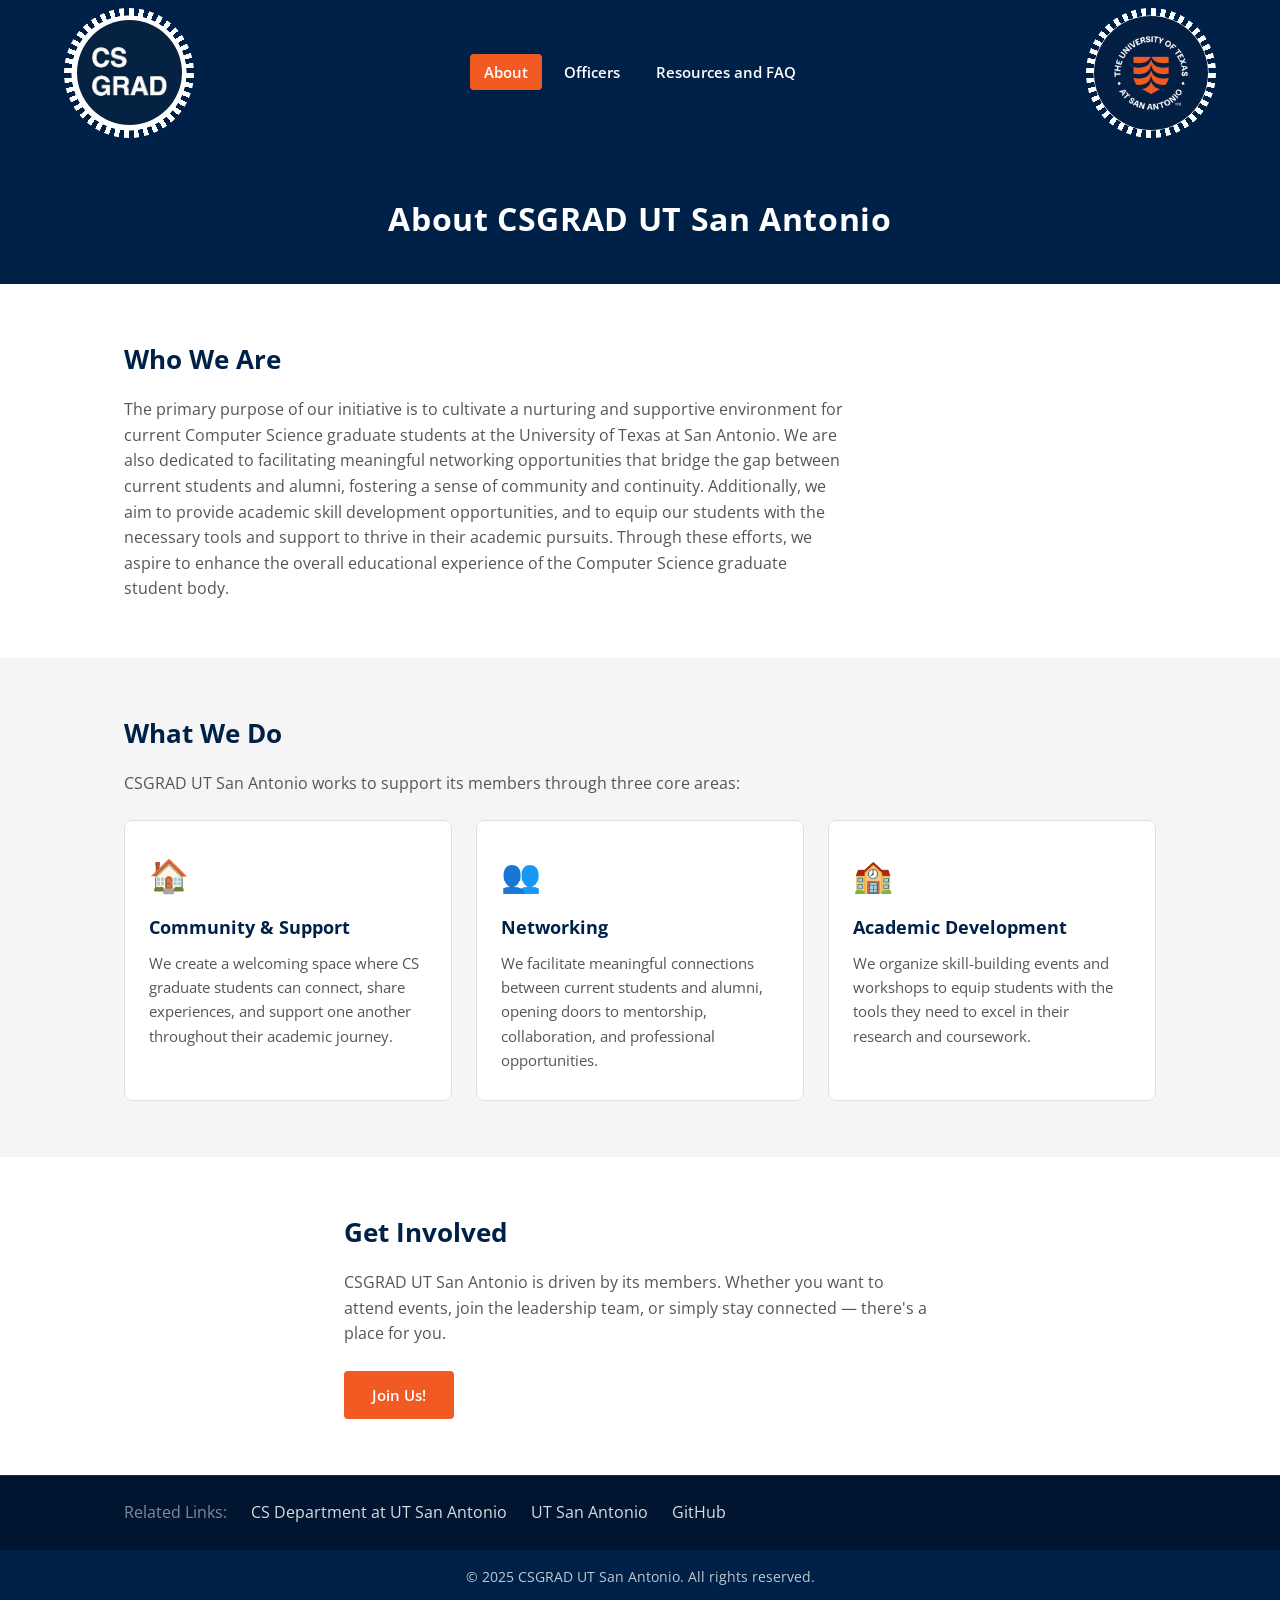
==== commit e3c5b086: "Link Join Us buttons to Microsoft Forms registration" ====
--- a/about.html
+++ b/about.html
@@ -54,7 +54,7 @@
       <div class="container about-cta">
         <h2>Get Involved</h2>
         <p>CSGRAD UT San Antonio is driven by its members. Whether you want to attend events, join the leadership team, or simply stay connected — there's a place for you.</p>
-        <a href="#" class="btn btn-primary">Join Us!</a>
+        <a href="https://forms.cloud.microsoft/r/kxCNFFy83H" class="btn btn-primary" target="_blank" rel="noopener">Join Us!</a>
       </div>
     </section>
   </main>
--- a/css/style.css
+++ b/css/style.css
@@ -8,7 +8,7 @@
   --gray-light: #F5F5F5;
   --gray-mid:   #E0E0E0;
   --gray-text:  #555555;
-  --nav-height: 125px;
+  --nav-height: 145px;
 }
 
 /* ── Reset ── */
@@ -54,23 +54,32 @@
 }
 .nav-logo-left,
 .nav-logo-right {
-  background: var(--white);
-  padding: 3px 7px;
-  border-radius: 4px;
+  --frame-size: 130px;
+  --teeth: 40;
+  width: var(--frame-size);
+  height: var(--frame-size);
   display: inline-flex;
   align-items: center;
+  justify-content: center;
+  border-radius: 50%;
+  background:
+    radial-gradient(closest-side, var(--white) 88%, transparent 89%),
+    repeating-conic-gradient(var(--white) 0 calc(180deg / var(--teeth)), transparent 0 calc(360deg / var(--teeth)));
 }
 .nav-logo-left  { justify-self: start; }
 .nav-logo-right { justify-self: end; }
 .nav-logo-left img {
-  height: 75px;
-  width: auto;
+  height: 105px;
+  width: 105px;
   object-fit: contain;
+  border-radius: 50%;
 }
 .nav-logo-right img {
-  height: 110px;
-  width: auto;
-  object-fit: contain;
+  height: 114px;
+  width: 114px;
+  object-fit: cover;
+  object-position: center;
+  border-radius: 50%;
 }
 .nav-links {
   list-style: none;
@@ -306,6 +315,119 @@
 .officer-links { display: flex; gap: 16px; margin-top: 10px; flex-wrap: wrap; }
 .officer-website { font-size: 0.88rem; font-weight: 600; color: var(--orange); }
 .officer-website:hover { text-decoration: underline; }
+
+/* ── Accordion (Resources page) ── */
+.accordion {
+  background: var(--white);
+  border: 1px solid var(--gray-mid);
+  border-radius: 8px;
+  margin-bottom: 16px;
+  overflow: hidden;
+}
+.accordion summary {
+  cursor: pointer;
+  padding: 24px 28px;
+  font-size: 1.5rem;
+  font-weight: 700;
+  color: var(--navy);
+  background: var(--gray-light);
+  list-style: none;
+  display: flex;
+  align-items: center;
+  gap: 16px;
+  transition: background 0.2s;
+  position: relative;
+}
+.accordion summary,
+.accordion summary::marker,
+.accordion summary::-webkit-details-marker { list-style: none; }
+.accordion summary::-webkit-details-marker { display: none; }
+.accordion summary::after {
+  content: "+";
+  margin-left: auto;
+  font-size: 2rem;
+  font-weight: 400;
+  color: var(--orange);
+  transition: transform 0.3s;
+}
+.accordion[open] summary::after { content: "−"; }
+.accordion summary:hover { background: #eaeaea; }
+.accordion-icon {
+  font-size: 1.9rem;
+  line-height: 1;
+}
+.accordion-body {
+  padding: 24px 28px 32px;
+  border-top: 1px solid var(--gray-mid);
+}
+.accordion-body h3 {
+  color: var(--navy);
+  font-size: 1.15rem;
+  font-weight: 700;
+  margin-top: 24px;
+  margin-bottom: 10px;
+  padding-bottom: 6px;
+  border-bottom: 2px solid var(--orange);
+  display: inline-block;
+}
+.accordion-body h3:first-child { margin-top: 0; }
+.accordion-body h4 {
+  color: var(--navy);
+  font-size: 1rem;
+  font-weight: 700;
+  margin-top: 18px;
+  margin-bottom: 8px;
+}
+.accordion-body p {
+  color: var(--gray-text);
+  margin-bottom: 12px;
+  max-width: none;
+}
+.accordion-body ul {
+  padding-left: 22px;
+  color: var(--gray-text);
+  line-height: 1.7;
+  margin-bottom: 12px;
+}
+.accordion-body ul li { margin-bottom: 6px; }
+.accordion-body .tip {
+  background: #FFF6E5;
+  border-left: 4px solid var(--orange);
+  padding: 12px 16px;
+  border-radius: 4px;
+  margin: 14px 0;
+}
+.accordion-body .table-wrap {
+  overflow-x: auto;
+  margin: 12px 0 18px;
+}
+.accordion-body table {
+  border-collapse: collapse;
+  width: 100%;
+  font-size: 0.92rem;
+  border: 1px solid var(--gray-mid);
+}
+.accordion-body th,
+.accordion-body td {
+  padding: 10px 14px;
+  text-align: left;
+  border: 1px solid var(--gray-mid);
+  vertical-align: top;
+}
+.accordion-body th {
+  background: var(--gray-light);
+  color: var(--navy);
+  font-weight: 700;
+  border-bottom: 2px solid var(--orange);
+}
+.accordion-body tbody tr:hover { background: #FAFAFA; }
+.accordion-body code {
+  background: var(--gray-light);
+  padding: 2px 6px;
+  border-radius: 3px;
+  font-size: 0.88em;
+  font-family: 'Courier New', monospace;
+}
 
 /* ── Alumni ── */
 .alumni-grid {
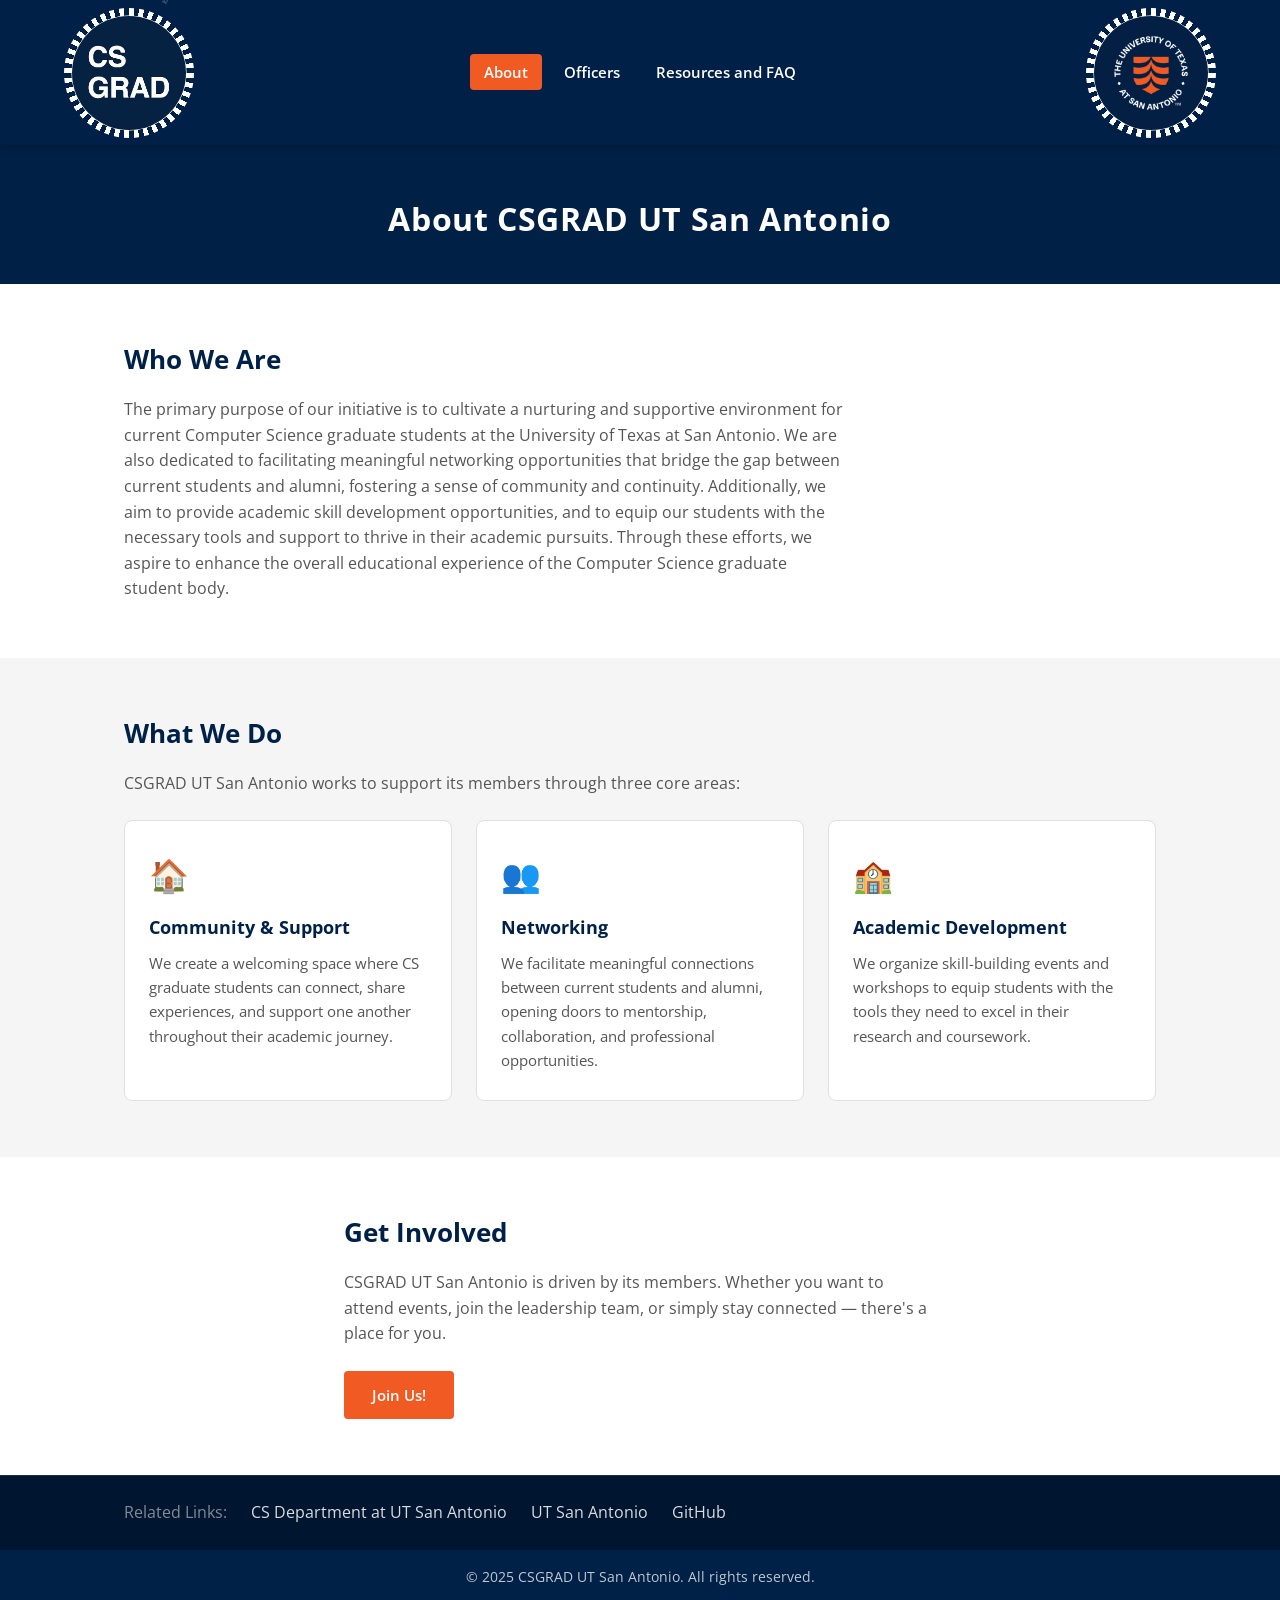
==== commit f89ca6c3: "Add matrix rain animation to hero, navbar, and page headers on all pages" ====
--- a/about.html
+++ b/about.html
@@ -13,6 +13,7 @@
   <main>
     <!-- Page header -->
     <div class="page-header">
+      <canvas class="matrix-rain page-header-matrix" aria-hidden="true"></canvas>
       <h1>About CSGRAD UT San Antonio</h1>
     </div>
 
@@ -61,5 +62,6 @@
 
   <div id="footer-placeholder"></div>
   <script src="js/main.js"></script>
+  <script src="js/matrix.js"></script>
 </body>
 </html>
--- a/css/style.css
+++ b/css/style.css
@@ -69,9 +69,9 @@
 .nav-logo-left  { justify-self: start; }
 .nav-logo-right { justify-self: end; }
 .nav-logo-left img {
-  height: 105px;
-  width: 105px;
-  object-fit: contain;
+  height: 114px;
+  width: 114px;
+  object-fit: cover;
   border-radius: 50%;
 }
 .nav-logo-right img {
@@ -114,7 +114,12 @@
   color: var(--white);
   padding: 48px 0 40px;
   text-align: center;
-}
+  position: relative;
+  overflow: hidden;
+  isolation: isolate;
+}
+.page-header h1,
+.page-header p { position: relative; z-index: 1; }
 .page-header h1 {
   font-size: 2rem;
   font-weight: 700;
@@ -125,6 +130,18 @@
   font-size: 1rem;
   opacity: 0.85;
 }
+.page-header-matrix {
+  position: absolute;
+  inset: 0;
+  width: 100%;
+  height: 100%;
+  z-index: 0;
+  opacity: 0.22;
+  pointer-events: none;
+}
+@media (prefers-reduced-motion: reduce) {
+  .page-header-matrix { display: none; }
+}
 
 /* ── Section ── */
 .section {
@@ -149,6 +166,43 @@
   background: var(--navy);
   color: var(--white);
   padding: 72px 0 64px;
+  position: relative;
+  overflow: hidden;
+  isolation: isolate;
+}
+.hero > .container { position: relative; z-index: 1; }
+.hero-matrix {
+  position: absolute;
+  inset: 0;
+  width: 100%;
+  height: 100%;
+  z-index: 0;
+  opacity: 0.28;
+  pointer-events: none;
+}
+.hero::after {
+  content: "";
+  position: absolute;
+  inset: 0;
+  z-index: 0;
+  background: linear-gradient(90deg, rgba(0,33,71,0.85) 0%, rgba(0,33,71,0.35) 60%, rgba(0,33,71,0.05) 100%);
+  pointer-events: none;
+}
+.nav-matrix {
+  position: absolute;
+  inset: 0;
+  width: 100%;
+  height: 100%;
+  z-index: 0;
+  opacity: 0.22;
+  pointer-events: none;
+}
+.navbar { isolation: isolate; }
+.navbar .nav-container { position: relative; z-index: 1; }
+@media (prefers-reduced-motion: reduce) {
+  .hero-matrix,
+  .nav-matrix,
+  .hero::after { display: none; }
 }
 .hero h1 {
   font-size: 2.4rem;
@@ -428,6 +482,93 @@
   font-size: 0.88em;
   font-family: 'Courier New', monospace;
 }
+.documents-list {
+  list-style: none;
+  padding: 0;
+  margin: 0;
+}
+.documents-list li { margin-bottom: 10px; }
+.documents-list a {
+  display: flex;
+  align-items: center;
+  gap: 14px;
+  padding: 16px 20px;
+  background: var(--white);
+  border: 1px solid var(--gray-mid);
+  border-radius: 8px;
+  text-decoration: none;
+  color: var(--navy);
+  transition: box-shadow 0.2s, border-color 0.2s;
+}
+.documents-list a:hover {
+  box-shadow: 0 3px 10px rgba(0,0,0,0.08);
+  border-color: var(--orange);
+  text-decoration: none;
+}
+.documents-list a::before {
+  content: "\2B07";
+  color: var(--orange);
+  font-size: 1.2rem;
+  font-weight: 700;
+}
+.doc-meta {
+  margin-left: auto;
+  font-size: 0.82rem;
+  color: var(--gray-text);
+  font-weight: 400;
+}
+
+/* ── Map preview cards ── */
+.map-grid {
+  display: grid;
+  grid-template-columns: repeat(auto-fit, minmax(260px, 1fr));
+  gap: 20px;
+  margin: 8px 0 18px;
+}
+.map-card {
+  margin: 0;
+  background: var(--white);
+  border: 1px solid var(--gray-mid);
+  border-radius: 8px;
+  overflow: hidden;
+  display: flex;
+  flex-direction: column;
+}
+.map-card > a {
+  display: block;
+  background: var(--gray-light);
+  line-height: 0;
+}
+.map-card img {
+  width: 100%;
+  height: auto;
+  display: block;
+  transition: transform 0.25s;
+}
+.map-card:hover img { transform: scale(1.02); }
+.map-card figcaption {
+  padding: 12px 16px;
+  display: flex;
+  align-items: center;
+  justify-content: space-between;
+  gap: 12px;
+  color: var(--navy);
+  font-size: 0.95rem;
+  border-top: 1px solid var(--gray-mid);
+}
+.map-download {
+  font-size: 0.85rem;
+  font-weight: 700;
+  color: var(--orange);
+  text-decoration: none;
+  white-space: nowrap;
+}
+.map-download:hover { text-decoration: underline; }
+.map-source {
+  font-size: 0.85rem;
+  color: var(--gray-text);
+  margin-top: 8px;
+}
 
 /* ── Alumni ── */
 .alumni-grid {
@@ -543,6 +684,35 @@
   color: var(--gray-text);
   font-size: 0.9rem;
   line-height: 1.7;
+}
+
+/* ── Upcoming Events ── */
+.events-intro {
+  color: var(--gray-text);
+  margin-bottom: 20px;
+  max-width: 720px;
+}
+.events-embed {
+  position: relative;
+  width: 100%;
+  aspect-ratio: 16 / 10;
+  border: 1px solid var(--gray-mid);
+  border-radius: 8px;
+  overflow: hidden;
+  background: var(--gray-light);
+}
+.events-embed iframe {
+  position: absolute;
+  inset: 0;
+  width: 100%;
+  height: 100%;
+  border: 0;
+}
+.events-cta {
+  margin-top: 20px;
+}
+@media (max-width: 720px) {
+  .events-embed { aspect-ratio: 3 / 4; }
 }
 
 /* ── Contact cards ── */
@@ -574,6 +744,7 @@
   line-height: 1;
 }
 .discord-icon { color: #5865F2; }
+.instagram-icon { color: #E1306C; }
 
 /* ── Footer ── */
 .footer-links {
@@ -623,6 +794,6 @@
     gap: 0;
   }
   .nav-links.open { display: flex; }
-  .nav-links a { border-radius: 0; padding: 12px 24px; }
+  .nav-links a { border-radius: 4px; padding: 6px 10px; margin: 2px auto; display: inline-block; align-self: center; }
   .footer-container { flex-direction: column; align-items: flex-start; }
 }
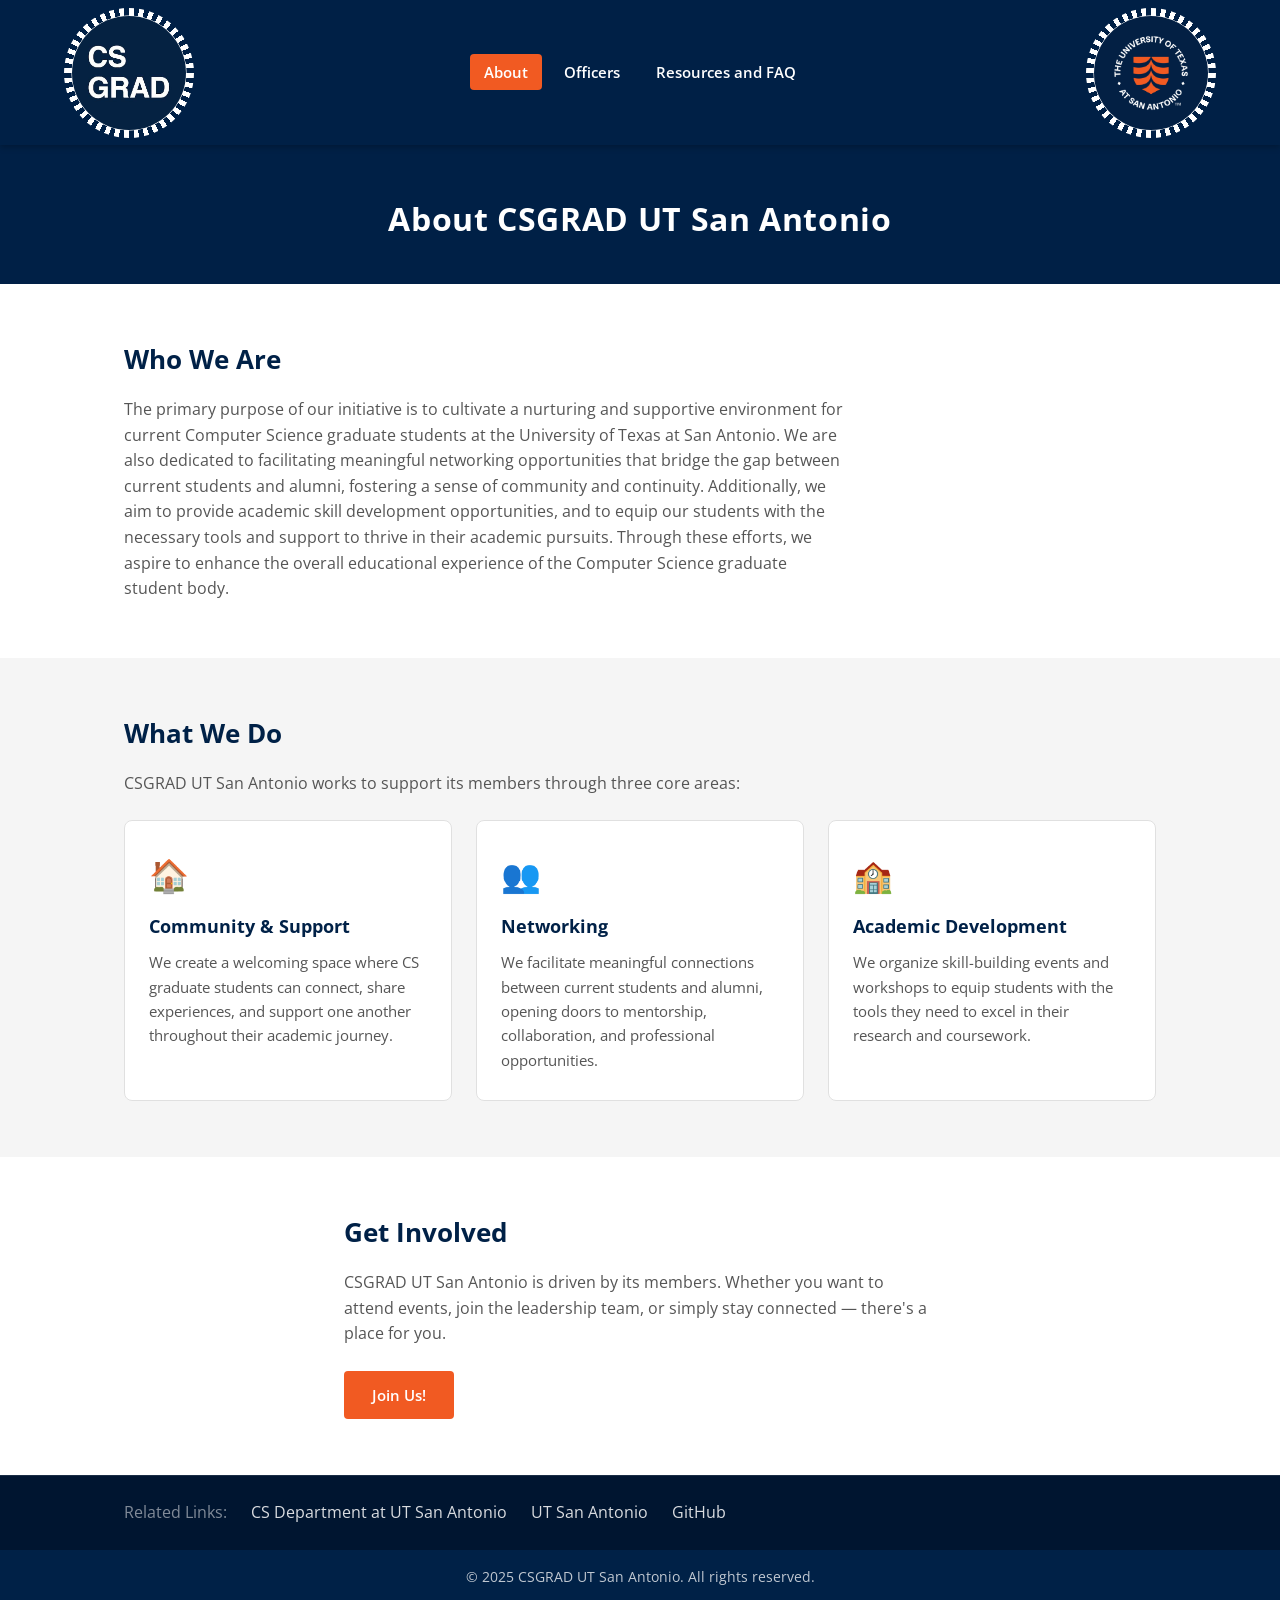
==== commit f2bdd566: "Animate About page: scroll-in reveals, staggered What We Do cards, hover lift/icon nudge" ====
--- a/about.html
+++ b/about.html
@@ -19,7 +19,7 @@
 
     <!-- Who we are -->
     <section class="section">
-      <div class="container">
+      <div class="container reveal">
         <h2>Who We Are</h2>
         <p>The primary purpose of our initiative is to cultivate a nurturing and supportive environment for current Computer Science graduate students at the University of Texas at San Antonio. We are also dedicated to facilitating meaningful networking opportunities that bridge the gap between current students and alumni, fostering a sense of community and continuity. Additionally, we aim to provide academic skill development opportunities, and to equip our students with the necessary tools and support to thrive in their academic pursuits. Through these efforts, we aspire to enhance the overall educational experience of the Computer Science graduate student body.</p>
       </div>
@@ -30,7 +30,7 @@
       <div class="container">
         <h2>What We Do</h2>
         <p>CSGRAD UT San Antonio works to support its members through three core areas:</p>
-        <div class="what-we-do-cards">
+        <div class="what-we-do-cards reveal-group">
           <div class="wwd-card">
             <div class="wwd-icon">&#127968;</div>
             <h3>Community &amp; Support</h3>
@@ -52,7 +52,7 @@
 
     <!-- Join CTA -->
     <section class="section">
-      <div class="container about-cta">
+      <div class="container about-cta reveal">
         <h2>Get Involved</h2>
         <p>CSGRAD UT San Antonio is driven by its members. Whether you want to attend events, join the leadership team, or simply stay connected — there's a place for you.</p>
         <a href="https://forms.cloud.microsoft/r/kxCNFFy83H" class="btn btn-primary" target="_blank" rel="noopener">Join Us!</a>
@@ -63,5 +63,6 @@
   <div id="footer-placeholder"></div>
   <script src="js/main.js"></script>
   <script src="js/matrix.js"></script>
+  <script src="js/reveal.js"></script>
 </body>
 </html>
--- a/css/style.css
+++ b/css/style.css
@@ -258,10 +258,19 @@
   border: 1px solid var(--gray-mid);
   border-radius: 8px;
   padding: 28px 24px;
+  transition: transform 0.35s ease, box-shadow 0.35s ease;
+}
+.wwd-card:hover {
+  transform: translateY(-6px);
+  box-shadow: 0 12px 28px rgba(0, 33, 71, 0.12);
 }
 .wwd-icon {
   font-size: 2rem;
   margin-bottom: 12px;
+  transition: transform 0.35s ease;
+}
+.wwd-card:hover .wwd-icon {
+  transform: translateY(-4px);
 }
 .wwd-card h3 {
   font-size: 1.1rem;
@@ -276,6 +285,32 @@
 }
 .about-cta { max-width: 640px; }
 .about-cta p { margin-bottom: 24px; }
+
+/* ── Scroll-triggered reveal ── */
+.reveal,
+.reveal-group > * {
+  opacity: 0;
+  transform: translateY(24px);
+  transition: opacity 0.6s ease, transform 0.6s ease;
+  will-change: opacity, transform;
+}
+.reveal.in-view,
+.reveal-group > .in-view {
+  opacity: 1;
+  transform: translateY(0);
+}
+@media (prefers-reduced-motion: reduce) {
+  .reveal,
+  .reveal-group > * {
+    opacity: 1;
+    transform: none;
+    transition: none;
+  }
+  .wwd-card,
+  .wwd-card:hover { transform: none; box-shadow: none; transition: none; }
+  .wwd-icon,
+  .wwd-card:hover .wwd-icon { transform: none; transition: none; }
+}
 
 /* ── Officers ── */
 .officers-grid {
@@ -291,6 +326,21 @@
   overflow: hidden;
   display: flex;
   flex-direction: column;
+  transition: transform 0.35s ease, box-shadow 0.35s ease, opacity 0.6s ease;
+  opacity: 0;
+  transform: translateY(24px);
+  will-change: transform, opacity;
+}
+.officer-card.in-view {
+  opacity: 1;
+  transform: translateY(0);
+}
+.officer-card:hover {
+  transform: translateY(-6px);
+  box-shadow: 0 12px 28px rgba(0, 33, 71, 0.15);
+}
+.officer-card.in-view:hover {
+  transform: translateY(-6px);
 }
 .officer-photo-placeholder {
   width: 100%;
@@ -302,11 +352,27 @@
   color: #aaa;
   font-size: 1rem;
   border-bottom: 1px solid var(--gray-mid);
+  overflow: hidden;
 }
 .officer-photo-placeholder img {
   width: 100%;
   height: 100%;
   object-fit: cover;
+  transition: transform 0.5s ease;
+}
+.officer-card:hover .officer-photo-placeholder img {
+  transform: scale(1.06);
+}
+@media (prefers-reduced-motion: reduce) {
+  .officer-card {
+    opacity: 1;
+    transform: none;
+    transition: none;
+  }
+  .officer-card:hover,
+  .officer-card.in-view:hover { transform: none; box-shadow: none; }
+  .officer-photo-placeholder img,
+  .officer-card:hover .officer-photo-placeholder img { transition: none; transform: none; }
 }
 .officer-info {
   padding: 20px;
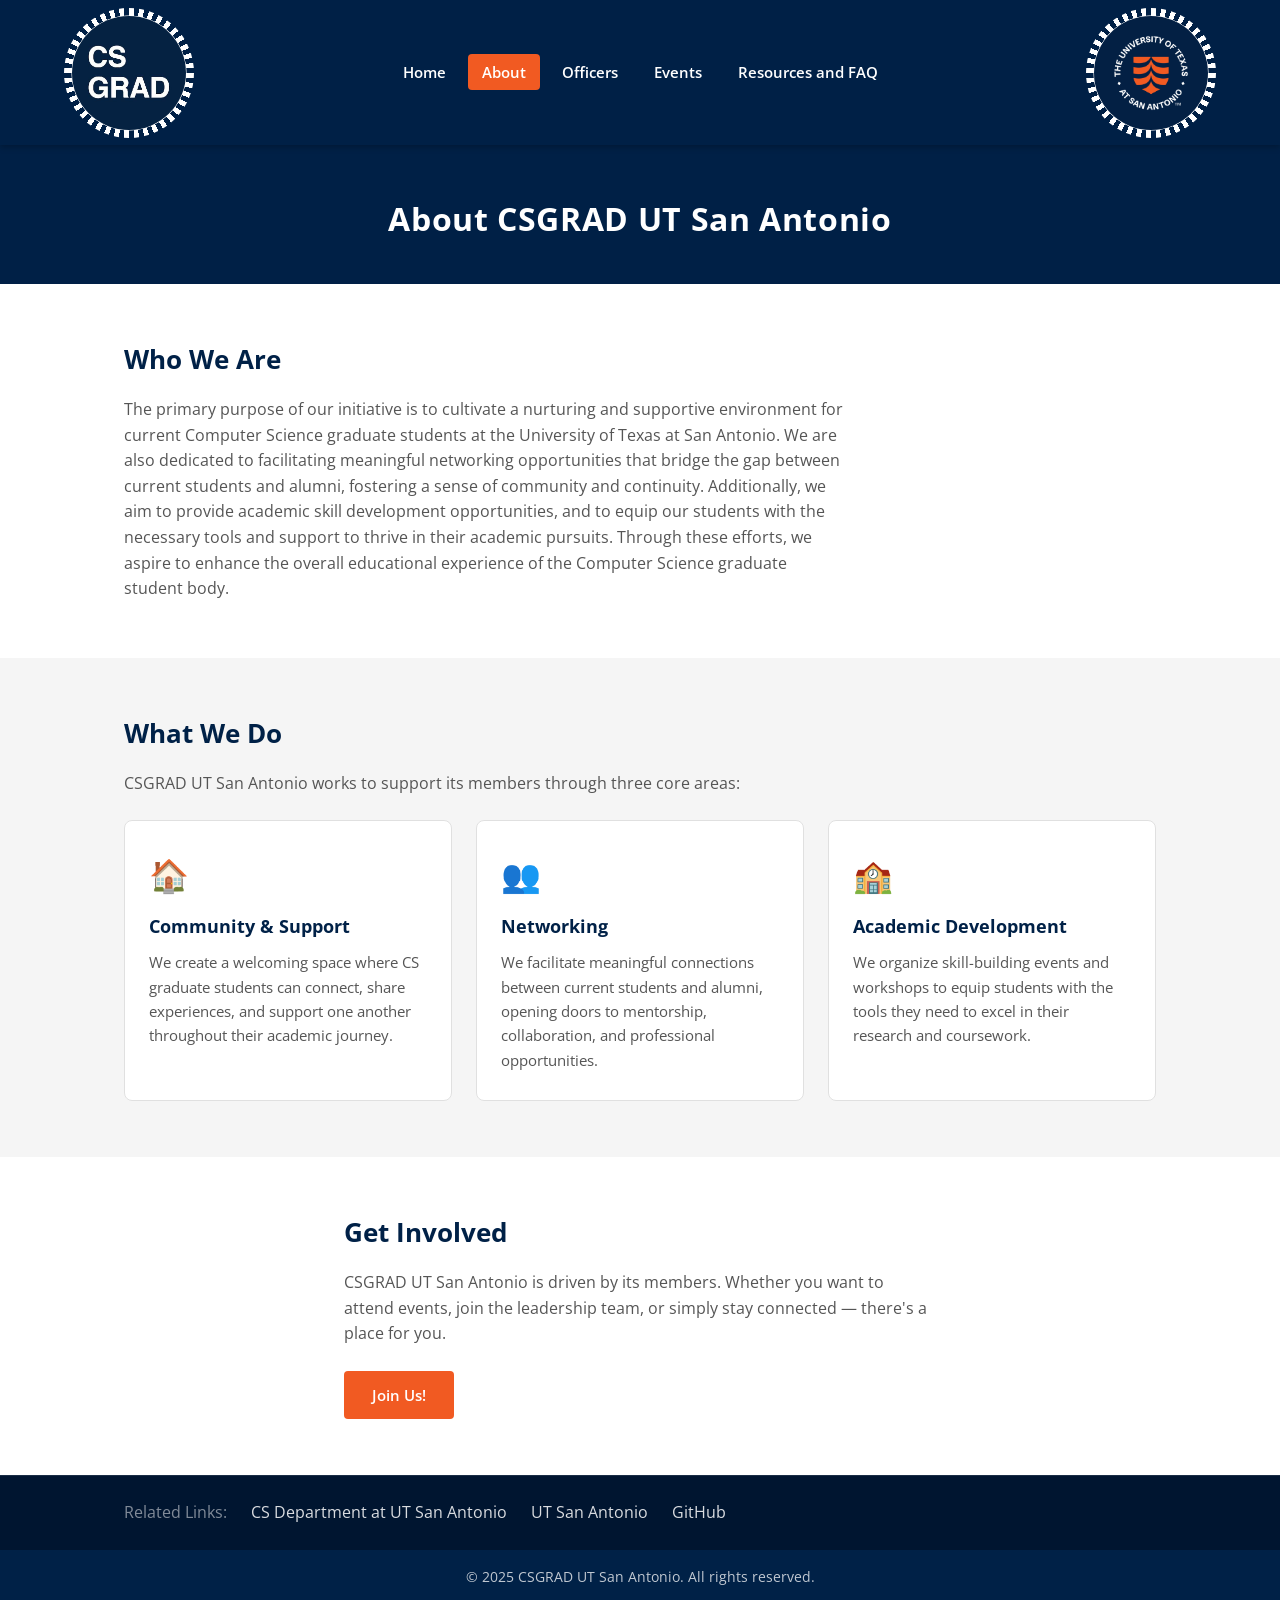
==== commit c7bc25f4: "Add SEO metadata + sitemap/robots and new Meditation upcoming event SEO: - Added meta description, c" ====
--- a/about.html
+++ b/about.html
@@ -3,7 +3,21 @@
 <head>
   <meta charset="UTF-8" />
   <meta name="viewport" content="width=device-width, initial-scale=1.0" />
-  <title>About – CSGRAD UT San Antonio</title>
+  <title>About — CSGRAD UT San Antonio</title>
+  <meta name="description" content="Learn about CSGRAD, the Computer Science Graduate Student Association at UT San Antonio — our mission, what we do, and how to get involved with the CS graduate community." />
+  <link rel="canonical" href="https://csgradofficial.github.io/about.html" />
+
+  <meta property="og:type" content="website" />
+  <meta property="og:site_name" content="CSGRAD UT San Antonio" />
+  <meta property="og:title" content="About CSGRAD UT San Antonio" />
+  <meta property="og:description" content="Mission, programs, and ways to get involved with the CS Graduate Student Association at UT San Antonio." />
+  <meta property="og:url" content="https://csgradofficial.github.io/about.html" />
+  <meta property="og:image" content="https://csgradofficial.github.io/logos/csgradlogo.jpeg" />
+  <meta name="twitter:card" content="summary_large_image" />
+  <meta name="twitter:title" content="About CSGRAD UT San Antonio" />
+  <meta name="twitter:description" content="Mission, programs, and ways to get involved with CSGRAD at UT San Antonio." />
+  <meta name="twitter:image" content="https://csgradofficial.github.io/logos/csgradlogo.jpeg" />
+
   <link rel="stylesheet" href="css/style.css" />
   <link rel="icon" href="logos/csgradlogo.jpeg" type="image/jpeg" />
 </head>
--- a/css/style.css
+++ b/css/style.css
@@ -752,6 +752,95 @@
   line-height: 1.7;
 }
 
+/* ── Featured event (Home) ── */
+.featured-event-badge {
+  display: inline-block;
+  background: var(--orange);
+  color: #fff;
+  padding: 10px 26px;
+  border-radius: 999px;
+  font-size: 1.15rem;
+  font-weight: 700;
+  letter-spacing: 0.1em;
+  text-transform: uppercase;
+  margin-bottom: 18px;
+  box-shadow: 0 4px 12px rgba(241, 90, 34, 0.25);
+}
+.featured-event-card {
+  background: #fff;
+  border-radius: 12px;
+  padding: 28px;
+  box-shadow: 0 4px 16px rgba(0, 33, 71, 0.08);
+  margin-top: 20px;
+}
+.featured-event-title {
+  font-size: 1.9rem;
+  color: var(--navy);
+  margin: 0 0 10px;
+}
+.featured-event-grid {
+  display: grid;
+  grid-template-columns: minmax(240px, 340px) 1fr;
+  gap: 36px;
+  align-items: start;
+  margin-top: 24px;
+}
+.featured-event-poster {
+  border-radius: 10px;
+  overflow: hidden;
+  box-shadow: 0 8px 24px rgba(0, 33, 71, 0.15);
+  background: var(--gray-light);
+}
+.featured-event-poster img {
+  display: block;
+  width: 100%;
+  height: auto;
+}
+.featured-event-details {
+  color: var(--gray-text);
+}
+.featured-event-details p {
+  margin: 0 0 14px;
+  line-height: 1.6;
+}
+.featured-event-cta {
+  margin-top: 10px;
+}
+.featured-event-meta {
+  list-style: none;
+  padding: 0;
+  margin: 0 0 22px;
+  display: grid;
+  gap: 10px;
+}
+.featured-event-meta li {
+  display: grid;
+  grid-template-columns: 72px 1fr;
+  gap: 14px;
+  align-items: baseline;
+}
+.featured-event-meta .meta-label {
+  color: var(--orange);
+  font-weight: 700;
+  text-transform: uppercase;
+  font-size: 0.78rem;
+  letter-spacing: 0.08em;
+}
+.featured-event-meta .meta-value {
+  color: var(--navy);
+  font-weight: 600;
+}
+@media (max-width: 720px) {
+  .featured-event-grid {
+    grid-template-columns: 1fr;
+    gap: 24px;
+  }
+  .featured-event-poster {
+    max-width: 320px;
+    margin: 0 auto;
+  }
+}
+
 /* ── Upcoming Events ── */
 .events-intro {
   color: var(--gray-text);
@@ -779,6 +868,210 @@
 }
 @media (max-width: 720px) {
   .events-embed { aspect-ratio: 3 / 4; }
+}
+
+/* ── Past events page ── */
+.past-events-list {
+  list-style: none;
+  padding: 0;
+  margin: 0;
+  display: flex;
+  flex-direction: column;
+  gap: 40px;
+}
+.past-event {
+  display: grid;
+  grid-template-columns: minmax(0, 5fr) minmax(0, 7fr);
+  gap: 28px;
+  align-items: start;
+  background: var(--white);
+  border: 1px solid var(--gray-mid);
+  border-radius: 10px;
+  overflow: hidden;
+  transition: transform 0.3s ease, box-shadow 0.3s ease;
+}
+.past-event:hover {
+  transform: translateY(-4px);
+  box-shadow: 0 10px 24px rgba(0, 33, 71, 0.12);
+}
+.past-event-photo {
+  display: block;
+  overflow: hidden;
+  aspect-ratio: 4 / 3;
+  background: var(--gray-light);
+}
+.past-event-photo img {
+  width: 100%;
+  height: 100%;
+  object-fit: cover;
+  transition: transform 0.5s ease;
+}
+.past-event:hover .past-event-photo img { transform: scale(1.05); }
+.past-event-body {
+  padding: 28px 28px 28px 0;
+}
+.past-event-body h2,
+.past-event-body h3 {
+  font-size: 1.4rem;
+  color: var(--navy);
+  margin: 0 0 6px;
+  border-bottom: none;
+}
+.past-event-meta {
+  color: var(--orange);
+  font-weight: 700;
+  font-size: 0.9rem;
+  text-transform: uppercase;
+  letter-spacing: 0.05em;
+  margin: 0 0 14px;
+  max-width: none;
+}
+.past-event-body p:not(.past-event-meta) {
+  color: var(--gray-text);
+  line-height: 1.7;
+  max-width: none;
+  margin: 0;
+}
+@media (max-width: 720px) {
+  .past-event {
+    grid-template-columns: 1fr;
+    gap: 0;
+  }
+  .past-event-body { padding: 22px; }
+}
+@media (prefers-reduced-motion: reduce) {
+  .past-event, .past-event:hover { transform: none; box-shadow: none; transition: none; }
+  .past-event-photo img, .past-event:hover .past-event-photo img { transition: none; transform: none; }
+}
+
+/* ── Events slideshow ── */
+.events-gallery { }
+.slideshow {
+  margin-top: 24px;
+  max-width: 100%;
+}
+.slideshow-stage {
+  position: relative;
+  width: 100%;
+  aspect-ratio: 16 / 10;
+  background: var(--gray-light);
+  border: 1px solid var(--gray-mid);
+  border-radius: 10px;
+  overflow: hidden;
+  outline: none;
+}
+.slideshow-stage:focus-visible {
+  box-shadow: 0 0 0 3px rgba(241, 90, 34, 0.4);
+}
+.slide {
+  position: absolute;
+  inset: 0;
+  width: 100%;
+  height: 100%;
+  object-fit: cover;
+  opacity: 0;
+  transition: opacity 0.4s ease;
+  pointer-events: none;
+}
+.slide.is-active {
+  opacity: 1;
+  pointer-events: auto;
+}
+.slideshow-arrow {
+  position: absolute;
+  top: 50%;
+  transform: translateY(-50%);
+  width: 44px;
+  height: 44px;
+  border-radius: 50%;
+  border: none;
+  background: rgba(0, 33, 71, 0.65);
+  color: var(--white);
+  font-size: 1.1rem;
+  line-height: 1;
+  cursor: pointer;
+  display: inline-flex;
+  align-items: center;
+  justify-content: center;
+  transition: background 0.2s, transform 0.2s;
+  z-index: 2;
+}
+.slideshow-arrow:hover { background: var(--orange); }
+.slideshow-arrow:active { transform: translateY(-50%) scale(0.94); }
+.slideshow-arrow-prev { left: 14px; }
+.slideshow-arrow-next { right: 14px; }
+.slideshow-caption {
+  position: absolute;
+  left: 0;
+  right: 0;
+  bottom: 0;
+  padding: 14px 20px;
+  color: var(--white);
+  font-size: 0.95rem;
+  font-weight: 600;
+  background: linear-gradient(to top, rgba(0, 33, 71, 0.85), rgba(0, 33, 71, 0));
+  z-index: 1;
+}
+.slideshow-dots {
+  display: flex;
+  justify-content: center;
+  gap: 8px;
+  margin-top: 14px;
+}
+.slideshow-dot {
+  width: 10px;
+  height: 10px;
+  border-radius: 50%;
+  border: none;
+  padding: 0;
+  background: var(--gray-mid);
+  cursor: pointer;
+  transition: background 0.2s, transform 0.2s;
+}
+.slideshow-dot:hover { background: #b0b4bb; }
+.slideshow-dot.is-active {
+  background: var(--orange);
+  transform: scale(1.2);
+}
+.slideshow-thumbs {
+  display: flex;
+  gap: 8px;
+  margin-top: 16px;
+  overflow-x: auto;
+  padding-bottom: 4px;
+}
+.slideshow-thumb {
+  flex: 0 0 auto;
+  width: 84px;
+  height: 60px;
+  padding: 0;
+  border: 2px solid transparent;
+  border-radius: 6px;
+  overflow: hidden;
+  background: var(--gray-light);
+  cursor: pointer;
+  transition: border-color 0.2s, transform 0.2s;
+}
+.slideshow-thumb img {
+  width: 100%;
+  height: 100%;
+  object-fit: cover;
+  display: block;
+}
+.slideshow-thumb:hover { transform: translateY(-2px); }
+.slideshow-thumb.is-active {
+  border-color: var(--orange);
+}
+@media (max-width: 720px) {
+  .slideshow-stage { aspect-ratio: 4 / 3; }
+  .slideshow-thumbs { display: none; }
+  .slideshow-arrow { width: 38px; height: 38px; }
+  .slideshow-arrow-prev { left: 8px; }
+  .slideshow-arrow-next { right: 8px; }
+}
+@media (prefers-reduced-motion: reduce) {
+  .slide { transition: none; }
+  .slideshow-arrow, .slideshow-dot, .slideshow-thumb { transition: none; }
 }
 
 /* ── Contact cards ── */
@@ -811,6 +1104,8 @@
 }
 .discord-icon { color: #5865F2; }
 .instagram-icon { color: #E1306C; }
+.facebook-icon { color: #1877F2; }
+.rowdylink-icon { color: var(--orange); }
 
 /* ── Footer ── */
 .footer-links {
